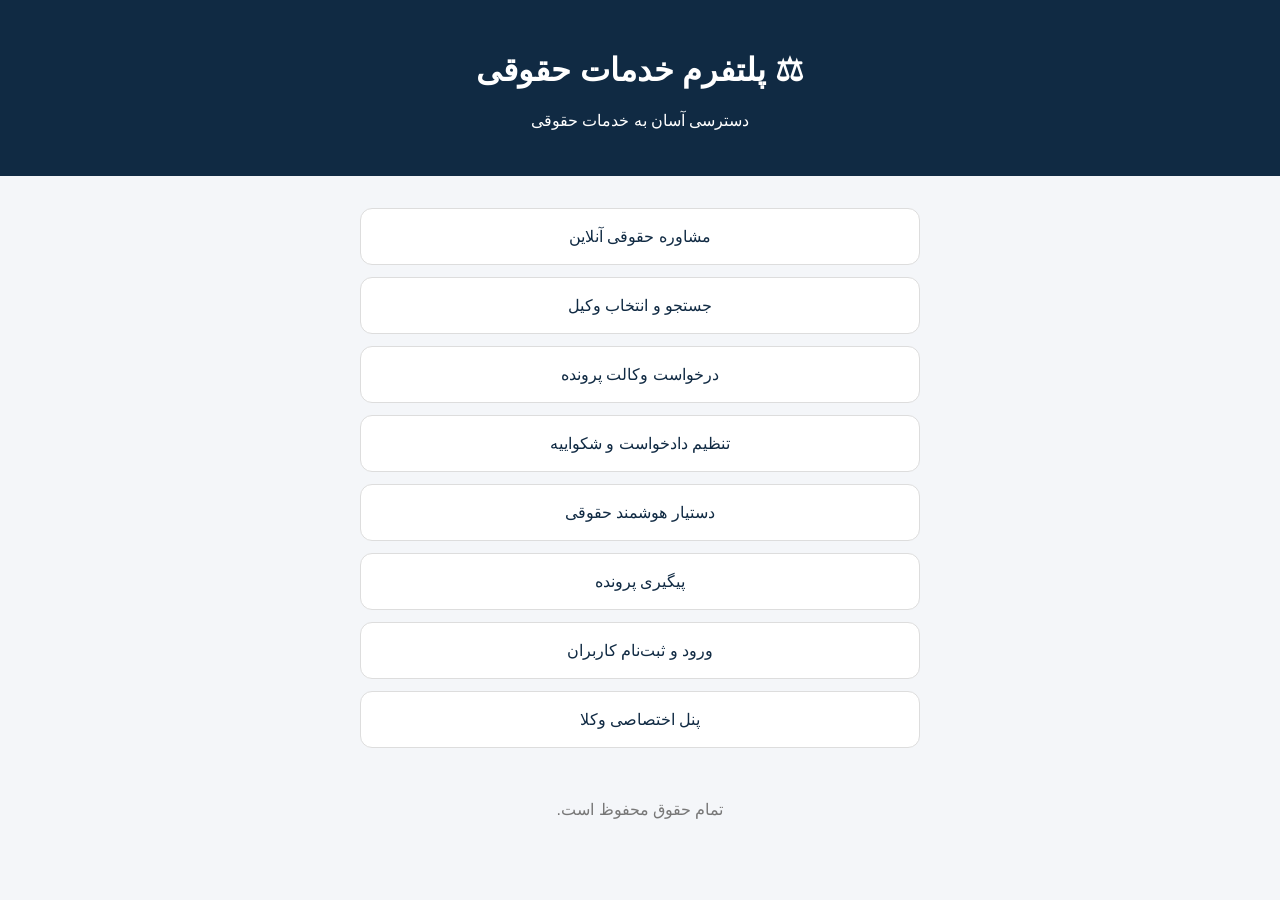
==== index.html @ 92ed56ee "Update index.html" ====
<!DOCTYPE html>
<html lang="fa" dir="rtl">
<head>
<meta charset="UTF-8">
<meta name="viewport" content="width=device-width, initial-scale=1">
<title>پلتفرم خدمات حقوقی</title>
<style>
*{box-sizing:border-box}
body{
margin:0;
font-family:Tahoma,sans-serif;
background:#f4f6f9;
color:#102a43;
}
header{
background:#102a43;
color:white;
padding:30px 15px;
text-align:center;
}
main{
max-width:600px;
margin:auto;
padding:20px;
}
button{
display:block;
width:100%;
padding:18px;
margin:12px 0;
background:white;
color:#102a43;
border:1px solid #ddd;
border-radius:12px;
font-size:16px;
cursor:pointer;
}
button:hover{
background:#e6eef5;
}
footer{
text-align:center;
padding:20px;
color:#777;
}
</style>
</head>
<body>

<header>
<h1>⚖ پلتفرم خدمات حقوقی</h1>
<p>دسترسی آسان به خدمات حقوقی</p>
</header>

<main>
<button>مشاوره حقوقی آنلاین</button>
<button>جستجو و انتخاب وکیل</button>
<button>درخواست وکالت پرونده</button>
<button>تنظیم دادخواست و شکواییه</button>
<button>دستیار هوشمند حقوقی</button>
<button>پیگیری پرونده</button>
<button>ورود و ثبت‌نام کاربران</button>
<button>پنل اختصاصی وکلا</button>
</main>

<footer>
تمام حقوق محفوظ است.
</footer>

</body>
</html>
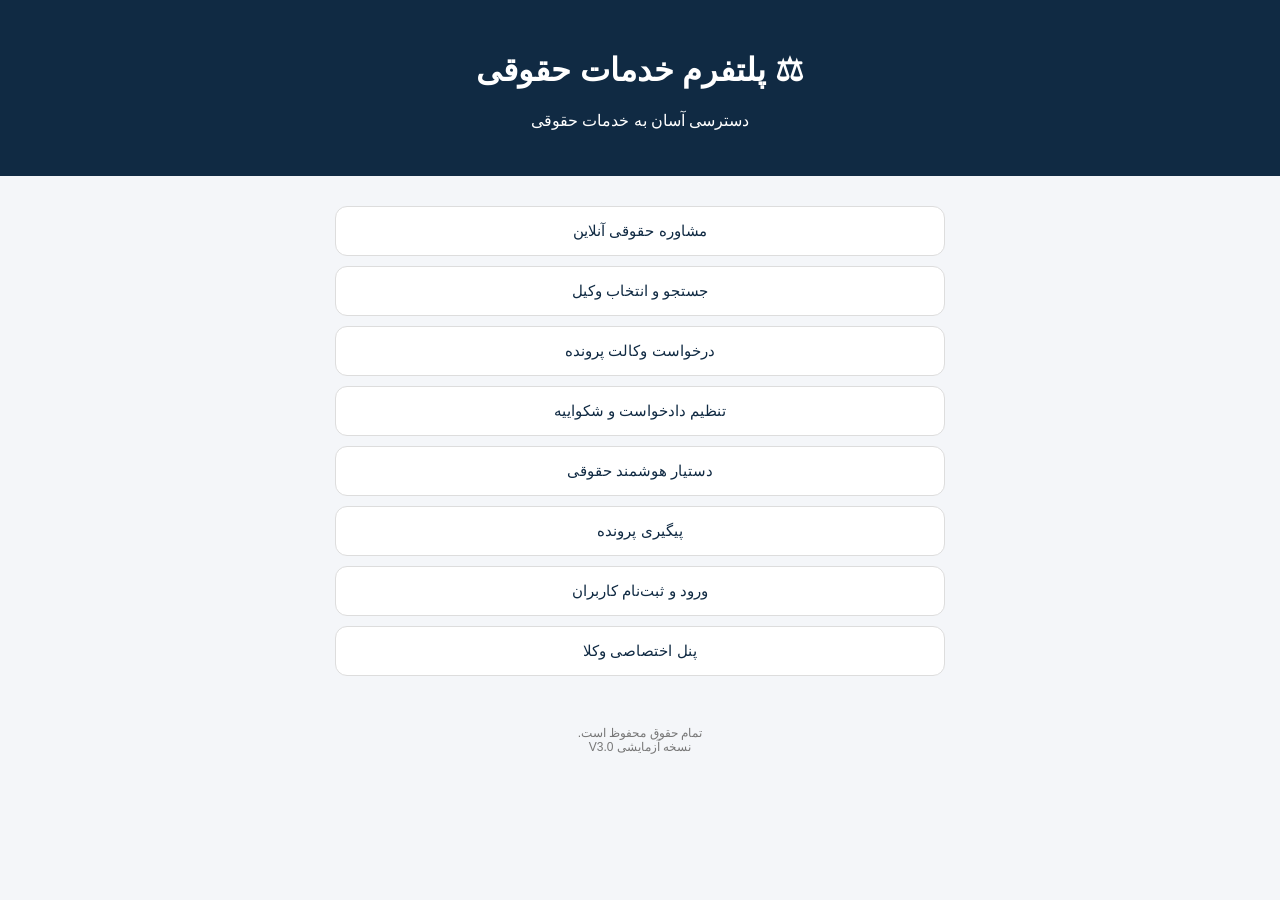
==== commit ccab3a6c: "Update index.html" ====
--- a/index.html
+++ b/index.html
@@ -4,6 +4,7 @@
 <meta charset="UTF-8">
 <meta name="viewport" content="width=device-width, initial-scale=1">
 <title>پلتفرم خدمات حقوقی</title>
+
 <style>
 *{box-sizing:border-box}
 body{
@@ -19,32 +20,87 @@
 text-align:center;
 }
 main{
-max-width:600px;
+max-width:650px;
 margin:auto;
 padding:20px;
 }
-button{
+button,select{
 display:block;
 width:100%;
-padding:18px;
-margin:12px 0;
+padding:15px;
+margin:10px 0;
 background:white;
 color:#102a43;
 border:1px solid #ddd;
 border-radius:12px;
-font-size:16px;
-cursor:pointer;
-}
-button:hover{
+font-family:inherit;
+font-size:15px;
+}
+button{cursor:pointer}
+button:hover{background:#e6eef5}
+h2{text-align:center;font-size:21px}
+.page{display:none}
+.active{display:block}
+.back{
+background:#102a43;
+color:white;
+}
+.description{
+text-align:center;
+color:#62788a;
+line-height:1.9;
+}
+.card,.summary,.filters{
+background:white;
+border:1px solid #ddd;
+border-radius:15px;
+padding:18px;
+margin:15px 0;
+line-height:2;
+}
+.avatar{
+width:65px;
+height:65px;
+border-radius:50%;
 background:#e6eef5;
+display:flex;
+align-items:center;
+justify-content:center;
+font-size:32px;
+}
+.blue{color:#1689ed}
+.online{color:green}
+.busy{color:#c87900}
+.offline{color:#777}
+.rating{color:#a66c00}
+.primary{
+background:#102a43;
+color:white;
+}
+.badge{
+display:inline-block;
+background:#fff3cd;
+color:#795900;
+padding:3px 10px;
+border-radius:8px;
+font-size:12px;
+}
+.notice{
+background:#fff3cd;
+padding:12px;
+border-radius:10px;
+font-size:13px;
+line-height:1.9;
 }
 footer{
 text-align:center;
 padding:20px;
 color:#777;
+font-size:12px;
 }
 </style>
 </head>
+
 <body>
 
 <header>
@@ -53,19 +109,405 @@
 </header>
 
 <main>
-<button>مشاوره حقوقی آنلاین</button>
-<button>جستجو و انتخاب وکیل</button>
-<button>درخواست وکالت پرونده</button>
-<button>تنظیم دادخواست و شکواییه</button>
-<button>دستیار هوشمند حقوقی</button>
-<button>پیگیری پرونده</button>
-<button>ورود و ثبت‌نام کاربران</button>
-<button>پنل اختصاصی وکلا</button>
+
+<section id="home" class="page active">
+<button onclick="showPage('topics')">مشاوره حقوقی آنلاین</button>
+<button onclick="showPage('topics')">جستجو و انتخاب وکیل</button>
+<button onclick="comingSoon()">درخواست وکالت پرونده</button>
+<button onclick="comingSoon()">تنظیم دادخواست و شکواییه</button>
+<button onclick="comingSoon()">دستیار هوشمند حقوقی</button>
+<button onclick="comingSoon()">پیگیری پرونده</button>
+<button onclick="comingSoon()">ورود و ثبت‌نام کاربران</button>
+<button onclick="comingSoon()">پنل اختصاصی وکلا</button>
+</section>
+
+<section id="topics" class="page">
+<h2>انتخاب موضوع مشاوره</h2>
+<p class="description">موضوع حقوقی خود را انتخاب کنید.</p>
+<div id="topicList"></div>
+<button class="back" onclick="showPage('home')">بازگشت به صفحه اصلی</button>
+</section>
+
+<section id="types" class="page">
+<h2>انتخاب نوع مشاوره</h2>
+<p class="description" id="topicText"></p>
+
+<button onclick="selectType('متنی')">💬 مشاوره متنی</button>
+<button onclick="selectType('صوتی')">📞 مشاوره صوتی</button>
+<button onclick="selectType('تصویری')">📹 مشاوره تصویری</button>
+
+<button class="back" onclick="showPage('topics')">بازگشت</button>
+</section>
+
+<section id="lawyers" class="page">
+
+<h2>انتخاب وکیل</h2>
+
+<div class="summary" id="consultationSummary"></div>
+
+<div class="notice">
+نسخه آزمایشی: تمام پروفایل‌ها، تعرفه‌ها و امتیازهای زیر فرضی هستند.
+</div>
+
+<div class="filters">
+
+<strong>مرتب‌سازی و فیلتر وکلا</strong>
+
+<select id="sort" onchange="renderLawyers()">
+<option value="rating">بالاترین امتیاز</option>
+<option value="cheap">کمترین هزینه</option>
+<option value="expensive">بیشترین هزینه</option>
+<option value="experience">بیشترین سابقه</option>
+</select>
+
+<select id="status" onchange="renderLawyers()">
+<option value="all">تمام وضعیت‌ها</option>
+<option value="online">آماده مشاوره</option>
+<option value="busy">در حال مشاوره</option>
+<option value="offline">آفلاین</option>
+</select>
+
+<select id="verified" onchange="renderLawyers()">
+<option value="all">تمام وکلا</option>
+<option value="yes">فقط وکلای ممتاز</option>
+</select>
+
+<select id="city" onchange="renderLawyers()">
+<option value="all">تمام شهرها</option>
+<option>تهران</option>
+<option>کرج</option>
+<option>شیراز</option>
+<option>مشهد</option>
+<option>اصفهان</option>
+</select>
+
+</div>
+
+<div id="lawyerList"></div>
+
+<button class="back" onclick="showPage('types')">بازگشت</button>
+
+</section>
+
+<section id="profile" class="page">
+<h2>رزومه کامل وکیل</h2>
+<div id="profileContent"></div>
+<button class="back" onclick="showPage('lawyers')">بازگشت به فهرست وکلا</button>
+</section>
+
+<section id="confirmation" class="page">
+<h2>خلاصه درخواست مشاوره</h2>
+<div id="requestSummary" class="summary"></div>
+
+<div class="notice">
+این درخواست آزمایشی است و هیچ پرداخت یا رزرو واقعی انجام نمی‌شود.
+</div>
+
+<button class="primary" onclick="alert('بخش پرداخت هنوز فعال نشده است.')">
+ادامه و پرداخت
+</button>
+
+<button onclick="showPage('lawyers')">تغییر وکیل</button>
+<button class="back" onclick="showPage('home')">صفحه اصلی</button>
+</section>
+
 </main>
 
 <footer>
 تمام حقوق محفوظ است.
+<br>
+نسخه آزمایشی V3.0
 </footer>
 
+<script>
+
+let topic="";
+let type="";
+
+const topics=[
+"حقوقی و مدنی",
+"کیفری",
+"خانواده",
+"ملکی و ثبتی",
+"قراردادها",
+"کار و تأمین اجتماعی",
+"تجاری و شرکت‌ها",
+"چک و سفته",
+"اداری و شهرداری",
+"ارث و امور حسبی",
+"بین‌المللی و مهاجرت",
+"سایر موضوعات"
+];
+
+const lawyers=[
+{
+id:1,name:"وکیل آزمایشی شماره ۱",
+city:"تهران",experience:12,
+degree:"دکتری حقوق",rating:4.9,
+cases:420,consultations:850,
+disciplinary:false,
+price:450000,status:"online",
+specialties:["کیفری","حقوقی و مدنی","چک و سفته"]
+},
+{
+id:2,name:"وکیل آزمایشی شماره ۲",
+city:"کرج",experience:8,
+degree:"کارشناسی ارشد حقوق",rating:4.8,
+cases:250,consultations:620,
+disciplinary:false,
+price:350000,status:"online",
+specialties:["خانواده","ارث و امور حسبی","حقوقی و مدنی"]
+},
+{
+id:3,name:"وکیل آزمایشی شماره ۳",
+city:"شیراز",experience:4,
+degree:"کارشناسی حقوق",rating:4.5,
+cases:90,consultations:180,
+disciplinary:false,
+price:220000,status:"offline",
+specialties:["ملکی و ثبتی","قراردادها","حقوقی و مدنی"]
+},
+{
+id:4,name:"وکیل آزمایشی شماره ۴",
+city:"مشهد",experience:15,
+degree:"دکتری حقوق",rating:4.9,
+cases:600,consultations:950,
+disciplinary:false,
+price:600000,status:"busy",
+specialties:["کیفری","اداری و شهرداری","کار و تأمین اجتماعی"]
+},
+{
+id:5,name:"وکیل آزمایشی شماره ۵",
+city:"اصفهان",experience:7,
+degree:"کارشناسی ارشد حقوق",rating:4.7,
+cases:190,consultations:410,
+disciplinary:false,
+price:300000,status:"online",
+specialties:["تجاری و شرکت‌ها","قراردادها","چک و سفته"]
+},
+{
+id:6,name:"وکیل آزمایشی شماره ۶",
+city:"تهران",experience:3,
+degree:"کارشناسی حقوق",rating:4.3,
+cases:60,consultations:120,
+disciplinary:false,
+price:180000,status:"offline",
+specialties:["بین‌المللی و مهاجرت","سایر موضوعات","خانواده"]
+}
+];
+
+function showPage(id){
+document.querySelectorAll(".page").forEach(p=>{
+p.classList.remove("active");
+});
+document.getElementById(id).classList.add("active");
+window.scrollTo(0,0);
+}
+
+function comingSoon(){
+alert("این بخش در نسخه‌های بعدی فعال خواهد شد.");
+}
+
+function isVerified(l){
+return l.experience>=5 &&
+l.degree!=="کارشناسی حقوق" &&
+l.cases>=150 &&
+!l.disciplinary;
+}
+
+function money(n){
+return n.toLocaleString("fa-IR")+" تومان";
+}
+
+function getPrice(l){
+if(type==="صوتی")return l.price+100000;
+if(type==="تصویری")return l.price+200000;
+return l.price;
+}
+
+function statusText(l){
+if(l.status==="online")
+return '<span class="online">● آماده مشاوره</span>';
+if(l.status==="busy")
+return '<span class="busy">● در حال مشاوره</span>';
+return '<span class="offline">● آفلاین ـ امکان رزرو</span>';
+}
+
+topics.forEach(t=>{
+let b=document.createElement("button");
+b.textContent=t;
+b.onclick=()=>selectTopic(t);
+document.getElementById("topicList").appendChild(b);
+});
+
+function selectTopic(t){
+topic=t;
+document.getElementById("topicText").textContent=
+"موضوع انتخاب‌شده: "+topic;
+showPage("types");
+}
+
+function selectType(t){
+type=t;
+document.getElementById("consultationSummary").textContent=
+"موضوع: "+topic+" | نوع مشاوره: "+type;
+renderLawyers();
+showPage("lawyers");
+}
+
+function renderLawyers(){
+
+let list=lawyers.filter(l=>l.specialties.includes(topic));
+
+let status=document.getElementById("status").value;
+let verified=document.getElementById("verified").value;
+let city=document.getElementById("city").value;
+let sort=document.getElementById("sort").value;
+
+if(status!=="all")
+list=list.filter(l=>l.status===status);
+
+if(verified==="yes")
+list=list.filter(isVerified);
+
+if(city!=="all")
+list=list.filter(l=>l.city===city);
+
+if(sort==="cheap")
+list.sort((a,b)=>getPrice(a)-getPrice(b));
+
+if(sort==="expensive")
+list.sort((a,b)=>getPrice(b)-getPrice(a));
+
+if(sort==="experience")
+list.sort((a,b)=>b.experience-a.experience);
+
+if(sort==="rating")
+list.sort((a,b)=>b.rating-a.rating);
+
+let html="";
+
+list.forEach(l=>{
+
+html+=`
+<div class="card">
+
+<div class="avatar">⚖</div>
+
+<h3>${l.name}
+${isVerified(l)?'<span class="blue">✔ ممتاز</span>':""}
+</h3>
+
+<span class="badge">پروفایل آزمایشی</span>
+
+<p>${statusText(l)}</p>
+
+📍 ${l.city}<br>
+
+سابقه وکالت: ${l.experience} سال<br>
+
+مدرک: ${l.degree}<br>
+
+تخصص: ${l.specialties.join("، ")}<br>
+
+<span class="rating">⭐ ${l.rating} از ۵</span><br>
+
+تعداد مشاوره: ${l.consultations}<br>
+
+مدت مشاوره: ۳۰ دقیقه<br>
+
+<strong>تعرفه: ${money(getPrice(l))}</strong>
+
+<button onclick="showProfile(${l.id})">
+مشاهده رزومه کامل
+</button>
+
+<button class="primary" onclick="chooseLawyer(${l.id})">
+انتخاب وکیل
+</button>
+
+</div>`;
+
+});
+
+document.getElementById("lawyerList").innerHTML=
+html||'<p class="description">وکیلی مطابق فیلترهای انتخابی یافت نشد.</p>';
+
+}
+
+function showProfile(id){
+
+let l=lawyers.find(x=>x.id===id);
+
+document.getElementById("profileContent").innerHTML=`
+
+<div class="card">
+
+<div class="avatar">⚖</div>
+
+<h3>${l.name}</h3>
+
+<span class="badge">اطلاعات فرضی</span>
+
+<p>${statusText(l)}</p>
+
+شماره پروانه: آزمایشی-${l.id}<br>
+
+محل فعالیت: ${l.city}<br>
+
+مدرک تحصیلی: ${l.degree}<br>
+
+سابقه وکالت: ${l.experience} سال<br>
+
+تعداد پرونده‌ها: ${l.cases}<br>
+
+تعداد مشاوره‌ها: ${l.consultations}<br>
+
+سابقه محکومیت انتظامی: ندارد (فرضی)<br>
+
+حوزه تخصص: ${l.specialties.join("، ")}<br>
+
+امتیاز: ${l.rating} از ۵<br>
+
+وکیل ممتاز: ${isVerified(l)?"بله":"خیر"}<br>
+
+تعرفه مشاوره: ${money(getPrice(l))}
+
+<button class="primary" onclick="chooseLawyer(${l.id})">
+انتخاب این وکیل
+</button>
+
+</div>`;
+
+showPage("profile");
+
+}
+
+function chooseLawyer(id){
+
+let l=lawyers.find(x=>x.id===id);
+
+document.getElementById("requestSummary").innerHTML=`
+
+وکیل: <strong>${l.name}</strong><br>
+
+موضوع مشاوره: ${topic}<br>
+
+نوع مشاوره: ${type}<br>
+
+مدت مشاوره: ۳۰ دقیقه<br>
+
+هزینه: <strong>${money(getPrice(l))}</strong><br>
+
+وضعیت: ${statusText(l)}
+
+`;
+
+showPage("confirmation");
+
+}
+
+</script>
+
 </body>
-</html>
+</html>
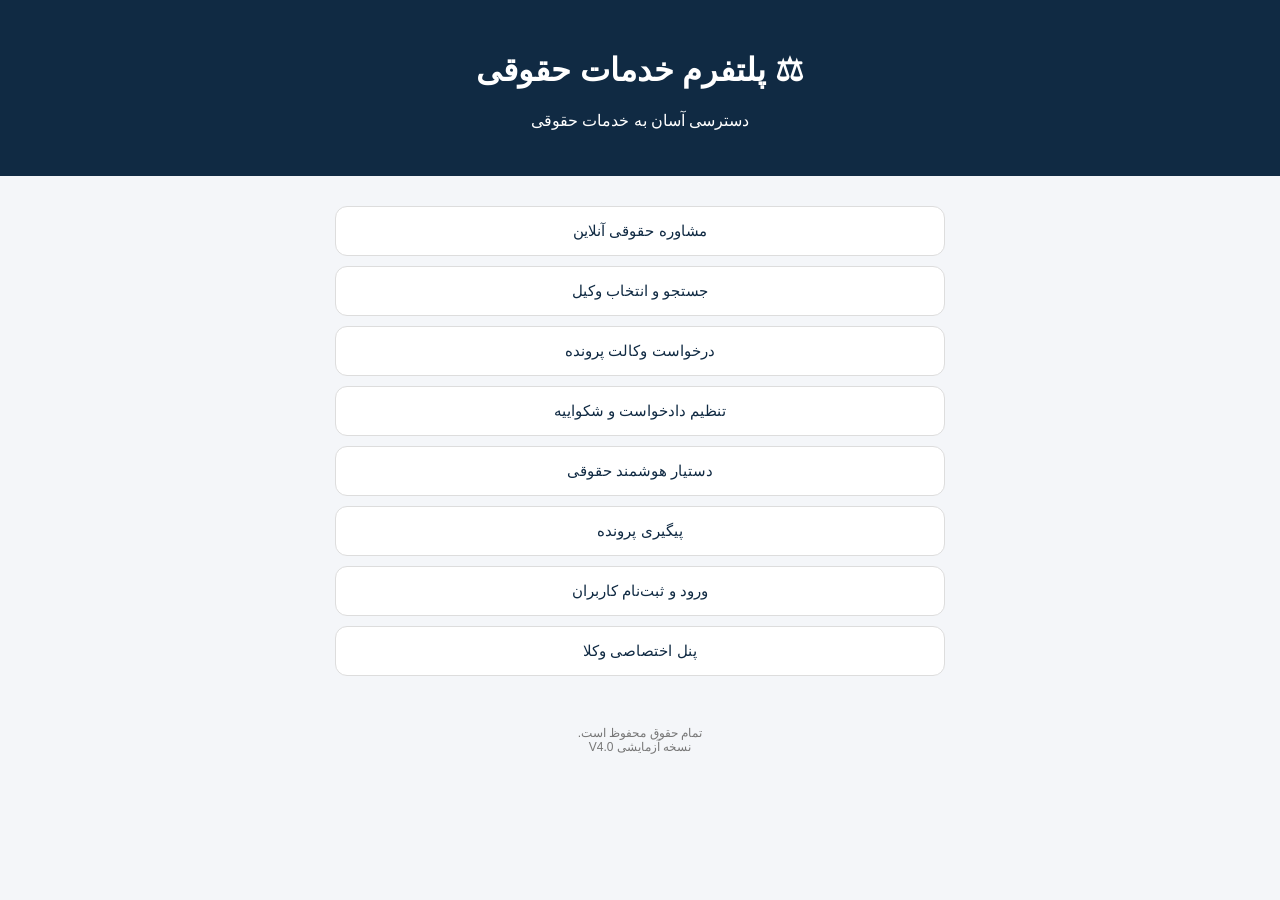
==== commit 47a94278: "Update index.html" ====
--- a/index.html
+++ b/index.html
@@ -7,97 +7,43 @@
 
 <style>
 *{box-sizing:border-box}
-body{
-margin:0;
-font-family:Tahoma,sans-serif;
-background:#f4f6f9;
-color:#102a43;
-}
-header{
-background:#102a43;
-color:white;
-padding:30px 15px;
-text-align:center;
-}
-main{
-max-width:650px;
-margin:auto;
-padding:20px;
-}
-button,select{
-display:block;
-width:100%;
-padding:15px;
-margin:10px 0;
-background:white;
-color:#102a43;
-border:1px solid #ddd;
-border-radius:12px;
-font-family:inherit;
-font-size:15px;
+body{margin:0;font-family:Tahoma,sans-serif;background:#f4f6f9;color:#102a43}
+header{background:#102a43;color:white;padding:30px 15px;text-align:center}
+main{max-width:650px;margin:auto;padding:20px}
+button,select,input[type=date]{
+display:block;width:100%;padding:15px;margin:10px 0;
+background:white;color:#102a43;border:1px solid #ddd;
+border-radius:12px;font-family:inherit;font-size:15px
 }
 button{cursor:pointer}
-button:hover{background:#e6eef5}
+button:hover{background:#e6eef5;color:#102a43}
+button:disabled{opacity:.5;cursor:not-allowed}
 h2{text-align:center;font-size:21px}
 .page{display:none}
 .active{display:block}
-.back{
-background:#102a43;
-color:white;
-}
-.description{
-text-align:center;
-color:#62788a;
-line-height:1.9;
-}
+.primary,.back{background:#102a43;color:white}
+.description{text-align:center;color:#62788a;line-height:1.9}
 .card,.summary,.filters{
-background:white;
-border:1px solid #ddd;
-border-radius:15px;
-padding:18px;
-margin:15px 0;
-line-height:2;
+background:white;border:1px solid #ddd;border-radius:15px;
+padding:18px;margin:15px 0;line-height:2
 }
 .avatar{
-width:65px;
-height:65px;
-border-radius:50%;
-background:#e6eef5;
-display:flex;
-align-items:center;
-justify-content:center;
-font-size:32px;
+width:65px;height:65px;border-radius:50%;background:#e6eef5;
+display:flex;align-items:center;justify-content:center;font-size:32px
 }
 .blue{color:#1689ed}
 .online{color:green}
 .busy{color:#c87900}
 .offline{color:#777}
 .rating{color:#a66c00}
-.primary{
-background:#102a43;
-color:white;
-}
-.badge{
-display:inline-block;
-background:#fff3cd;
-color:#795900;
-padding:3px 10px;
-border-radius:8px;
-font-size:12px;
-}
 .notice{
-background:#fff3cd;
-padding:12px;
-border-radius:10px;
-font-size:13px;
-line-height:1.9;
-}
-footer{
-text-align:center;
-padding:20px;
-color:#777;
-font-size:12px;
-}
+background:#fff3cd;color:#795900;padding:12px;
+border-radius:10px;font-size:13px;line-height:1.9;margin:12px 0
+}
+.success{background:#e5f7e9;color:#18753c;padding:18px;border-radius:12px;text-align:center}
+.danger{background:#b42318;color:white}
+label{line-height:2}
+footer{text-align:center;padding:20px;color:#777;font-size:12px}
 </style>
 </head>
 
@@ -125,32 +71,27 @@
 <h2>انتخاب موضوع مشاوره</h2>
 <p class="description">موضوع حقوقی خود را انتخاب کنید.</p>
 <div id="topicList"></div>
-<button class="back" onclick="showPage('home')">بازگشت به صفحه اصلی</button>
+<button class="back" onclick="showPage('home')">صفحه اصلی</button>
 </section>
 
 <section id="types" class="page">
 <h2>انتخاب نوع مشاوره</h2>
-<p class="description" id="topicText"></p>
-
+<p id="topicText" class="description"></p>
 <button onclick="selectType('متنی')">💬 مشاوره متنی</button>
 <button onclick="selectType('صوتی')">📞 مشاوره صوتی</button>
 <button onclick="selectType('تصویری')">📹 مشاوره تصویری</button>
-
 <button class="back" onclick="showPage('topics')">بازگشت</button>
 </section>
 
 <section id="lawyers" class="page">
-
 <h2>انتخاب وکیل</h2>
-
-<div class="summary" id="consultationSummary"></div>
+<div id="consultationSummary" class="summary"></div>
 
 <div class="notice">
-نسخه آزمایشی: تمام پروفایل‌ها، تعرفه‌ها و امتیازهای زیر فرضی هستند.
+تمام پروفایل‌ها، تعرفه‌ها و امتیازها آزمایشی هستند.
 </div>
 
 <div class="filters">
-
 <strong>مرتب‌سازی و فیلتر وکلا</strong>
 
 <select id="sort" onchange="renderLawyers()">
@@ -180,35 +121,120 @@
 <option>مشهد</option>
 <option>اصفهان</option>
 </select>
-
 </div>
 
 <div id="lawyerList"></div>
-
 <button class="back" onclick="showPage('types')">بازگشت</button>
-
 </section>
 
 <section id="profile" class="page">
 <h2>رزومه کامل وکیل</h2>
 <div id="profileContent"></div>
-<button class="back" onclick="showPage('lawyers')">بازگشت به فهرست وکلا</button>
-</section>
-
-<section id="confirmation" class="page">
-<h2>خلاصه درخواست مشاوره</h2>
-<div id="requestSummary" class="summary"></div>
+<button class="back" onclick="showPage('lawyers')">بازگشت</button>
+</section>
+
+<section id="booking" class="page">
+<h2>انتخاب زمان مشاوره</h2>
+<div id="bookingSummary" class="summary"></div>
+
+<div id="instantOption">
+<button class="primary" onclick="instantBooking()">شروع مشاوره فوری</button>
+</div>
+
+<div class="card">
+<strong>رزرو نوبت مشاوره</strong>
+
+<label for="bookingDate">انتخاب تاریخ:</label>
+<input type="date" id="bookingDate">
+
+<label for="bookingTime">انتخاب ساعت:</label>
+<select id="bookingTime">
+<option>09:00</option>
+<option>10:00</option>
+<option>11:00</option>
+<option>12:00</option>
+<option>14:00</option>
+<option>15:00</option>
+<option>16:00</option>
+<option>17:00</option>
+<option>18:00</option>
+<option>19:00</option>
+<option>20:00</option>
+</select>
+
+<button onclick="reserveBooking()">تأیید زمان مشاوره</button>
+</div>
+
+<div class="notice">تمام نوبت‌ها فرضی هستند.</div>
+
+<button class="back" onclick="showPage('lawyers')">تغییر وکیل</button>
+</section>
+
+<section id="invoice" class="page">
+<h2>صورتحساب مشاوره</h2>
+<div id="invoiceContent" class="summary"></div>
+
+<div class="card">
+<strong>شرایط مشاوره آزمایشی</strong>
+<p>این نسخه صرفاً برای آزمایش امکانات پلتفرم است و هیچ خدمت حقوقی یا پرداخت واقعی انجام نمی‌شود.</p>
+
+<label>
+<input type="checkbox" id="acceptRules" onchange="updatePayment()">
+شرایط فوق را مطالعه کرده و می‌پذیرم.
+</label>
+</div>
+
+<button id="payButton" class="primary" disabled onclick="showPage('payment')">ادامه و پرداخت آزمایشی</button>
+
+<button onclick="showPage('booking')">تغییر زمان مشاوره</button>
+<button class="danger" onclick="cancelRequest()">لغو درخواست</button>
+</section>
+
+<section id="payment" class="page">
+<h2>درگاه پرداخت آزمایشی</h2>
+<div id="paymentAmount" class="summary"></div>
 
 <div class="notice">
-این درخواست آزمایشی است و هیچ پرداخت یا رزرو واقعی انجام نمی‌شود.
-</div>
-
-<button class="primary" onclick="alert('بخش پرداخت هنوز فعال نشده است.')">
-ادامه و پرداخت
-</button>
-
-<button onclick="showPage('lawyers')">تغییر وکیل</button>
-<button class="back" onclick="showPage('home')">صفحه اصلی</button>
+این صفحه درگاه بانکی واقعی نیست.
+هیچ اطلاعات بانکی وارد نکنید.
+</div>
+
+<button class="primary" onclick="paymentSuccess()">شبیه‌سازی پرداخت موفق</button>
+<button class="danger" onclick="paymentFailure()">شبیه‌سازی پرداخت ناموفق</button>
+<button onclick="showPage('invoice')">بازگشت به صورتحساب</button>
+</section>
+
+<section id="failed" class="page">
+<h2>پرداخت ناموفق</h2>
+<div class="notice">پرداخت آزمایشی ناموفق بود. هیچ مبلغی کسر نشده است.</div>
+<button class="primary" onclick="showPage('payment')">تلاش مجدد</button>
+<button class="danger" onclick="cancelRequest()">لغو درخواست</button>
+</section>
+
+<section id="receipt" class="page">
+<h2>رسید ثبت درخواست</h2>
+
+<div class="success">
+<h3>✓ پرداخت آزمایشی موفق</h3>
+درخواست مشاوره ثبت شد.
+</div>
+
+<div id="receiptContent" class="summary"></div>
+
+<button class="primary" id="roomButton" onclick="enterRoom()">ورود به اتاق مشاوره</button>
+
+<button onclick="showPage('home')">بازگشت به صفحه اصلی</button>
+</section>
+
+<section id="room" class="page">
+<h2>اتاق اختصاصی مشاوره</h2>
+<div id="roomContent" class="summary"></div>
+
+<div class="notice">
+ارتباط واقعی با وکیل و امکان ارسال مدارک در نسخه بعدی اضافه خواهد شد.
+</div>
+
+<button class="back" onclick="showPage('receipt')">بازگشت به رسید</button>
 </section>
 
 </main>
@@ -216,13 +242,25 @@
 <footer>
 تمام حقوق محفوظ است.
 <br>
-نسخه آزمایشی V3.0
+نسخه آزمایشی V4.0
 </footer>
 
 <script>
 
 let topic="";
 let type="";
+let selectedLawyer=null;
+let booking="";
+let trackingCode="";
+let immediate=false;
+
+const request={
+status:"",
+amount:0,
+commission:null,
+lawyerShare:null,
+refundAmount:0
+};
 
 const topics=[
 "حقوقی و مدنی",
@@ -245,8 +283,7 @@
 city:"تهران",experience:12,
 degree:"دکتری حقوق",rating:4.9,
 cases:420,consultations:850,
-disciplinary:false,
-price:450000,status:"online",
+disciplinary:false,price:450000,status:"online",
 specialties:["کیفری","حقوقی و مدنی","چک و سفته"]
 },
 {
@@ -254,8 +291,7 @@
 city:"کرج",experience:8,
 degree:"کارشناسی ارشد حقوق",rating:4.8,
 cases:250,consultations:620,
-disciplinary:false,
-price:350000,status:"online",
+disciplinary:false,price:350000,status:"online",
 specialties:["خانواده","ارث و امور حسبی","حقوقی و مدنی"]
 },
 {
@@ -263,8 +299,7 @@
 city:"شیراز",experience:4,
 degree:"کارشناسی حقوق",rating:4.5,
 cases:90,consultations:180,
-disciplinary:false,
-price:220000,status:"offline",
+disciplinary:false,price:220000,status:"offline",
 specialties:["ملکی و ثبتی","قراردادها","حقوقی و مدنی"]
 },
 {
@@ -272,8 +307,7 @@
 city:"مشهد",experience:15,
 degree:"دکتری حقوق",rating:4.9,
 cases:600,consultations:950,
-disciplinary:false,
-price:600000,status:"busy",
+disciplinary:false,price:600000,status:"busy",
 specialties:["کیفری","اداری و شهرداری","کار و تأمین اجتماعی"]
 },
 {
@@ -281,8 +315,7 @@
 city:"اصفهان",experience:7,
 degree:"کارشناسی ارشد حقوق",rating:4.7,
 cases:190,consultations:410,
-disciplinary:false,
-price:300000,status:"online",
+disciplinary:false,price:300000,status:"online",
 specialties:["تجاری و شرکت‌ها","قراردادها","چک و سفته"]
 },
 {
@@ -290,16 +323,13 @@
 city:"تهران",experience:3,
 degree:"کارشناسی حقوق",rating:4.3,
 cases:60,consultations:120,
-disciplinary:false,
-price:180000,status:"offline",
+disciplinary:false,price:180000,status:"offline",
 specialties:["بین‌المللی و مهاجرت","سایر موضوعات","خانواده"]
 }
 ];
 
 function showPage(id){
-document.querySelectorAll(".page").forEach(p=>{
-p.classList.remove("active");
-});
+document.querySelectorAll(".page").forEach(p=>p.classList.remove("active"));
 document.getElementById(id).classList.add("active");
 window.scrollTo(0,0);
 }
@@ -310,9 +340,8 @@
 
 function isVerified(l){
 return l.experience>=5 &&
-l.degree!=="کارشناسی حقوق" &&
-l.cases>=150 &&
-!l.disciplinary;
+["کارشناسی ارشد حقوق","دکتری حقوق"].includes(l.degree) &&
+l.cases>=150 && !l.disciplinary;
 }
 
 function money(n){
@@ -326,10 +355,8 @@
 }
 
 function statusText(l){
-if(l.status==="online")
-return '<span class="online">● آماده مشاوره</span>';
-if(l.status==="busy")
-return '<span class="busy">● در حال مشاوره</span>';
+if(l.status==="online")return '<span class="online">● آماده مشاوره</span>';
+if(l.status==="busy")return '<span class="busy">● در حال مشاوره</span>';
 return '<span class="offline">● آفلاین ـ امکان رزرو</span>';
 }
 
@@ -342,8 +369,7 @@
 
 function selectTopic(t){
 topic=t;
-document.getElementById("topicText").textContent=
-"موضوع انتخاب‌شده: "+topic;
+document.getElementById("topicText").textContent="موضوع انتخاب‌شده: "+topic;
 showPage("types");
 }
 
@@ -364,150 +390,217 @@
 let city=document.getElementById("city").value;
 let sort=document.getElementById("sort").value;
 
-if(status!=="all")
-list=list.filter(l=>l.status===status);
-
-if(verified==="yes")
-list=list.filter(isVerified);
-
-if(city!=="all")
-list=list.filter(l=>l.city===city);
-
-if(sort==="cheap")
-list.sort((a,b)=>getPrice(a)-getPrice(b));
-
-if(sort==="expensive")
-list.sort((a,b)=>getPrice(b)-getPrice(a));
-
-if(sort==="experience")
-list.sort((a,b)=>b.experience-a.experience);
-
-if(sort==="rating")
-list.sort((a,b)=>b.rating-a.rating);
-
-let html="";
-
-list.forEach(l=>{
-
-html+=`
+if(status!=="all")list=list.filter(l=>l.status===status);
+if(verified==="yes")list=list.filter(isVerified);
+if(city!=="all")list=list.filter(l=>l.city===city);
+
+if(sort==="cheap")list.sort((a,b)=>getPrice(a)-getPrice(b));
+if(sort==="expensive")list.sort((a,b)=>getPrice(b)-getPrice(a));
+if(sort==="experience")list.sort((a,b)=>b.experience-a.experience);
+if(sort==="rating")list.sort((a,b)=>b.rating-a.rating);
+
+document.getElementById("lawyerList").innerHTML=list.map(l=>`
 <div class="card">
-
 <div class="avatar">⚖</div>
-
-<h3>${l.name}
-${isVerified(l)?'<span class="blue">✔ ممتاز</span>':""}
-</h3>
-
-<span class="badge">پروفایل آزمایشی</span>
-
-<p>${statusText(l)}</p>
-
+<h3>${l.name} ${isVerified(l)?'<span class="blue">✔ ممتاز</span>':""}</h3>
+${statusText(l)}<br>
 📍 ${l.city}<br>
-
-سابقه وکالت: ${l.experience} سال<br>
-
+سابقه: ${l.experience} سال<br>
 مدرک: ${l.degree}<br>
-
 تخصص: ${l.specialties.join("، ")}<br>
-
 <span class="rating">⭐ ${l.rating} از ۵</span><br>
-
 تعداد مشاوره: ${l.consultations}<br>
-
-مدت مشاوره: ۳۰ دقیقه<br>
-
+مدت: ۳۰ دقیقه<br>
 <strong>تعرفه: ${money(getPrice(l))}</strong>
-
-<button onclick="showProfile(${l.id})">
-مشاهده رزومه کامل
-</button>
-
-<button class="primary" onclick="chooseLawyer(${l.id})">
-انتخاب وکیل
-</button>
-
+<button onclick="showProfile(${l.id})">مشاهده رزومه کامل</button>
+<button class="primary" onclick="chooseLawyer(${l.id})">انتخاب وکیل</button>
+</div>
+`).join("")||'<p class="description">وکیلی مطابق فیلترهای انتخابی یافت نشد.</p>';
+}
+
+function showProfile(id){
+
+let l=lawyers.find(x=>x.id===id);
+
+document.getElementById("profileContent").innerHTML=`
+<div class="card">
+<div class="avatar">⚖</div>
+<h3>${l.name}</h3>
+<div class="notice">اطلاعات فرضی</div>
+${statusText(l)}<br>
+شماره پروانه: آزمایشی-${l.id}<br>
+محل فعالیت: ${l.city}<br>
+مدرک: ${l.degree}<br>
+سابقه: ${l.experience} سال<br>
+تعداد پرونده‌ها: ${l.cases}<br>
+تعداد مشاوره‌ها: ${l.consultations}<br>
+محکومیت انتظامی: ندارد (فرضی)<br>
+تخصص: ${l.specialties.join("، ")}<br>
+امتیاز: ${l.rating} از ۵<br>
+وکیل ممتاز: ${isVerified(l)?"بله":"خیر"}<br>
+تعرفه: ${money(getPrice(l))}
+<button class="primary" onclick="chooseLawyer(${l.id})">انتخاب این وکیل</button>
 </div>`;
 
-});
-
-document.getElementById("lawyerList").innerHTML=
-html||'<p class="description">وکیلی مطابق فیلترهای انتخابی یافت نشد.</p>';
-
-}
-
-function showProfile(id){
-
-let l=lawyers.find(x=>x.id===id);
-
-document.getElementById("profileContent").innerHTML=`
-
-<div class="card">
-
-<div class="avatar">⚖</div>
-
-<h3>${l.name}</h3>
-
-<span class="badge">اطلاعات فرضی</span>
-
-<p>${statusText(l)}</p>
-
-شماره پروانه: آزمایشی-${l.id}<br>
-
-محل فعالیت: ${l.city}<br>
-
-مدرک تحصیلی: ${l.degree}<br>
-
-سابقه وکالت: ${l.experience} سال<br>
-
-تعداد پرونده‌ها: ${l.cases}<br>
-
-تعداد مشاوره‌ها: ${l.consultations}<br>
-
-سابقه محکومیت انتظامی: ندارد (فرضی)<br>
-
-حوزه تخصص: ${l.specialties.join("، ")}<br>
-
-امتیاز: ${l.rating} از ۵<br>
-
-وکیل ممتاز: ${isVerified(l)?"بله":"خیر"}<br>
-
-تعرفه مشاوره: ${money(getPrice(l))}
-
-<button class="primary" onclick="chooseLawyer(${l.id})">
-انتخاب این وکیل
-</button>
-
-</div>`;
-
 showPage("profile");
-
 }
 
 function chooseLawyer(id){
 
-let l=lawyers.find(x=>x.id===id);
-
-document.getElementById("requestSummary").innerHTML=`
-
-وکیل: <strong>${l.name}</strong><br>
-
-موضوع مشاوره: ${topic}<br>
-
+selectedLawyer=lawyers.find(l=>l.id===id);
+
+request.status="در انتظار پرداخت";
+request.amount=getPrice(selectedLawyer);
+request.commission=null;
+request.lawyerShare=null;
+request.refundAmount=0;
+
+trackingCode="";
+booking="";
+immediate=false;
+
+document.getElementById("bookingSummary").innerHTML=`
+<strong>${selectedLawyer.name}</strong><br>
+${statusText(selectedLawyer)}<br>
+موضوع: ${topic}<br>
 نوع مشاوره: ${type}<br>
-
-مدت مشاوره: ۳۰ دقیقه<br>
-
-هزینه: <strong>${money(getPrice(l))}</strong><br>
-
-وضعیت: ${statusText(l)}
-
+هزینه: ${money(request.amount)}
 `;
 
-showPage("confirmation");
-
+document.getElementById("instantOption").style.display=
+selectedLawyer.status==="online"?"block":"none";
+
+let now=new Date();
+let today=new Date(now.getTime()-now.getTimezoneOffset()*60000)
+.toISOString().slice(0,10);
+
+document.getElementById("bookingDate").min=today;
+document.getElementById("bookingDate").value=today;
+
+showPage("booking");
+}
+
+function instantBooking(){
+if(selectedLawyer.status!=="online")return;
+immediate=true;
+booking="مشاوره فوری";
+createInvoice();
+}
+
+function reserveBooking(){
+
+let date=document.getElementById("bookingDate").value;
+let time=document.getElementById("bookingTime").value;
+
+if(!date){
+alert("لطفاً تاریخ مشاوره را انتخاب کنید.");
+return;
+}
+
+let appointment=new Date(date+"T"+time);
+
+if(appointment<=new Date()){
+alert("لطفاً زمانی در آینده انتخاب کنید.");
+return;
+}
+
+immediate=false;
+booking=appointment.toLocaleDateString("fa-IR")+" ساعت "+time;
+
+createInvoice();
+}
+
+function createInvoice(){
+
+request.status="در انتظار پرداخت";
+
+document.getElementById("invoiceContent").innerHTML=`
+وکیل: ${selectedLawyer.name}<br>
+موضوع: ${topic}<br>
+نوع مشاوره: ${type}<br>
+زمان: ${booking}<br>
+مدت: ۳۰ دقیقه<br>
+<hr>
+<strong>مبلغ قابل پرداخت: ${money(request.amount)}</strong>
+`;
+
+document.getElementById("paymentAmount").textContent=
+"مبلغ آزمایشی: "+money(request.amount);
+
+document.getElementById("acceptRules").checked=false;
+updatePayment();
+showPage("invoice");
+}
+
+function updatePayment(){
+document.getElementById("payButton").disabled=
+!document.getElementById("acceptRules").checked;
+}
+
+function paymentSuccess(){
+
+if(!selectedLawyer || !booking ||
+!document.getElementById("acceptRules").checked)return;
+
+if(trackingCode)return;
+
+trackingCode="TEST-"+Date.now().toString(36).toUpperCase();
+
+request.status=immediate?"پرداخت موفق":"رزرو شده";
+
+document.getElementById("receiptContent").innerHTML=`
+کد پیگیری: <strong dir="ltr">${trackingCode}</strong><br>
+وکیل: ${selectedLawyer.name}<br>
+موضوع: ${topic}<br>
+نوع مشاوره: ${type}<br>
+زمان: ${booking}<br>
+مدت: ۳۰ دقیقه<br>
+مبلغ آزمایشی: ${money(request.amount)}<br>
+وضعیت: ${request.status}
+`;
+
+document.getElementById("roomButton").disabled=!immediate;
+
+document.getElementById("roomButton").textContent=
+immediate?"ورود به اتاق مشاوره":"در انتظار زمان رزرو";
+
+showPage("receipt");
+}
+
+function paymentFailure(){
+request.status="پرداخت ناموفق";
+showPage("failed");
+}
+
+function cancelRequest(){
+if(confirm("آیا از لغو درخواست اطمینان دارید؟")){
+request.status="لغو شده";
+selectedLawyer=null;
+booking="";
+trackingCode="";
+request.amount=0;
+alert("درخواست آزمایشی لغو شد.");
+showPage("home");
+}
+}
+
+function enterRoom(){
+
+if(!immediate || !trackingCode)return;
+
+request.status="در حال مشاوره";
+
+document.getElementById("roomContent").innerHTML=`
+وکیل: ${selectedLawyer.name}<br>
+موضوع: ${topic}<br>
+نوع مشاوره: ${type}<br>
+کد پیگیری: ${trackingCode}<br>
+وضعیت: اتاق مشاوره آزمایشی
+`;
+
+showPage("room");
 }
 
 </script>
-
 </body>
 </html>
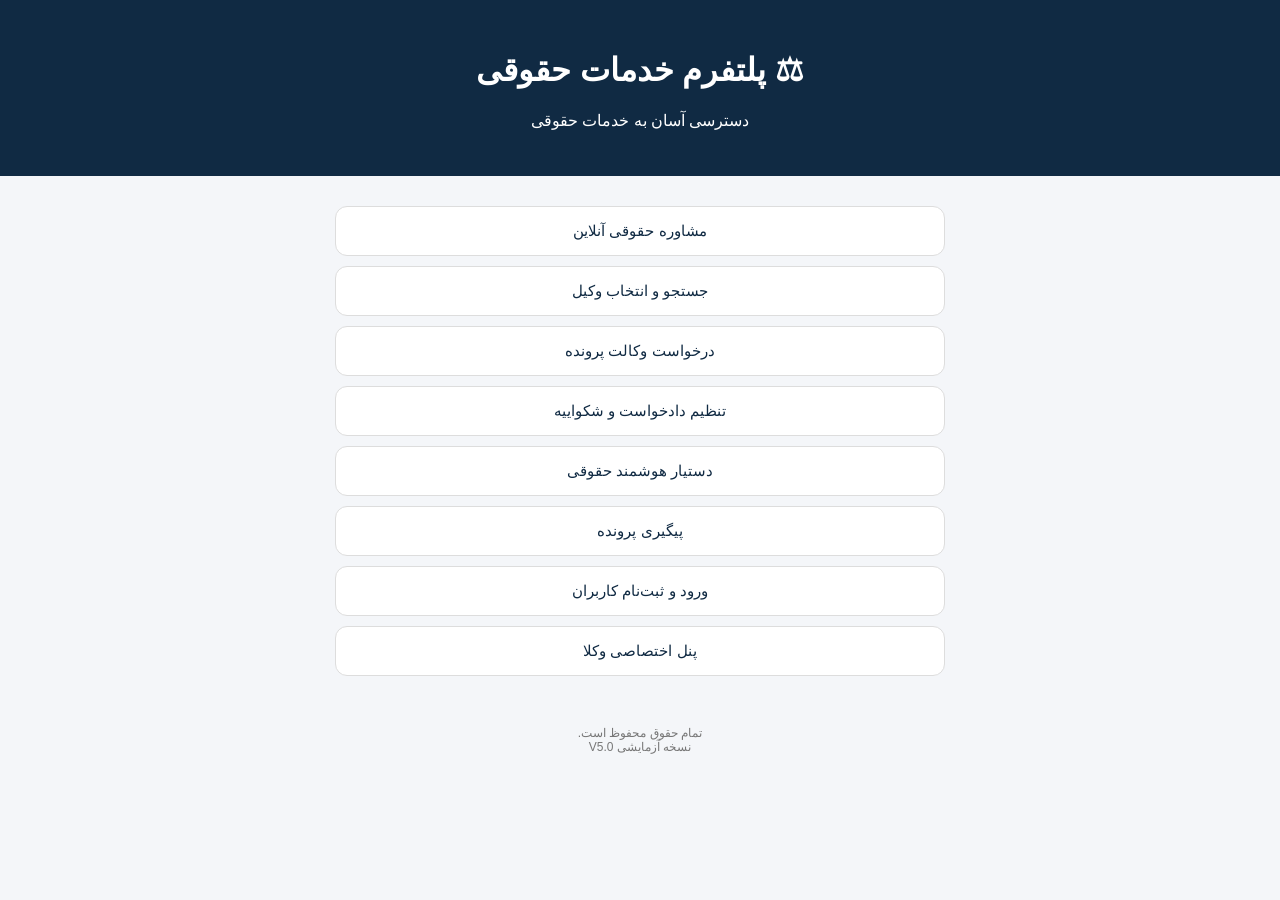
==== commit 0b7daecd: "Update index.html" ====
--- a/index.html
+++ b/index.html
@@ -10,7 +10,7 @@
 body{margin:0;font-family:Tahoma,sans-serif;background:#f4f6f9;color:#102a43}
 header{background:#102a43;color:white;padding:30px 15px;text-align:center}
 main{max-width:650px;margin:auto;padding:20px}
-button,select,input[type=date]{
+button,select,input:not([type=checkbox]),textarea{
 display:block;width:100%;padding:15px;margin:10px 0;
 background:white;color:#102a43;border:1px solid #ddd;
 border-radius:12px;font-family:inherit;font-size:15px
@@ -28,8 +28,9 @@
 padding:18px;margin:15px 0;line-height:2
 }
 .avatar{
-width:65px;height:65px;border-radius:50%;background:#e6eef5;
-display:flex;align-items:center;justify-content:center;font-size:32px
+width:65px;height:65px;border-radius:50%;
+background:#e6eef5;display:flex;align-items:center;
+justify-content:center;font-size:32px
 }
 .blue{color:#1689ed}
 .online{color:green}
@@ -40,10 +41,40 @@
 background:#fff3cd;color:#795900;padding:12px;
 border-radius:10px;font-size:13px;line-height:1.9;margin:12px 0
 }
-.success{background:#e5f7e9;color:#18753c;padding:18px;border-radius:12px;text-align:center}
+.success{
+background:#e5f7e9;color:#18753c;padding:18px;
+border-radius:12px;text-align:center
+}
 .danger{background:#b42318;color:white}
 label{line-height:2}
 footer{text-align:center;padding:20px;color:#777;font-size:12px}
+
+.timer{
+background:#102a43;color:white;text-align:center;
+padding:18px;border-radius:15px;font-size:26px;
+font-weight:bold
+}
+.chat{
+height:320px;overflow-y:auto;background:#e8eef4;
+border-radius:15px;padding:15px;margin:15px 0
+}
+.message{
+padding:12px;margin:10px 0;border-radius:12px;
+max-width:85%;line-height:1.8;overflow-wrap:anywhere;
+white-space:pre-wrap
+}
+.userMessage{background:#d6eadf;margin-left:auto}
+.lawyerMessage{background:white;margin-right:auto}
+.messageTime{font-size:10px;color:#777}
+.actions{display:flex;gap:8px;flex-wrap:wrap}
+.actions button{flex:1;min-width:120px}
+.stars{display:flex;justify-content:center;gap:5px}
+.stars button{
+border:0;background:transparent;color:#aaa;
+font-size:35px;padding:5px;width:auto
+}
+.stars button.selected{color:#e8a400}
+textarea{resize:vertical;min-height:100px}
 </style>
 </head>
 
@@ -86,9 +117,8 @@
 <section id="lawyers" class="page">
 <h2>انتخاب وکیل</h2>
 <div id="consultationSummary" class="summary"></div>
-
 <div class="notice">
-تمام پروفایل‌ها، تعرفه‌ها و امتیازها آزمایشی هستند.
+تمام پروفایل‌ها، تعرفه‌ها و امتیازها فرضی هستند.
 </div>
 
 <div class="filters">
@@ -143,11 +173,10 @@
 
 <div class="card">
 <strong>رزرو نوبت مشاوره</strong>
-
-<label for="bookingDate">انتخاب تاریخ:</label>
+<label for="bookingDate">تاریخ:</label>
 <input type="date" id="bookingDate">
 
-<label for="bookingTime">انتخاب ساعت:</label>
+<label for="bookingTime">ساعت:</label>
 <select id="bookingTime">
 <option>09:00</option>
 <option>10:00</option>
@@ -166,7 +195,6 @@
 </div>
 
 <div class="notice">تمام نوبت‌ها فرضی هستند.</div>
-
 <button class="back" onclick="showPage('lawyers')">تغییر وکیل</button>
 </section>
 
@@ -176,65 +204,129 @@
 
 <div class="card">
 <strong>شرایط مشاوره آزمایشی</strong>
-<p>این نسخه صرفاً برای آزمایش امکانات پلتفرم است و هیچ خدمت حقوقی یا پرداخت واقعی انجام نمی‌شود.</p>
-
+<p>هیچ خدمت حقوقی یا پرداخت واقعی انجام نمی‌شود.</p>
 <label>
 <input type="checkbox" id="acceptRules" onchange="updatePayment()">
-شرایط فوق را مطالعه کرده و می‌پذیرم.
+شرایط را مطالعه کرده و می‌پذیرم.
 </label>
 </div>
 
 <button id="payButton" class="primary" disabled onclick="showPage('payment')">ادامه و پرداخت آزمایشی</button>
-
-<button onclick="showPage('booking')">تغییر زمان مشاوره</button>
+<button onclick="showPage('booking')">تغییر زمان</button>
 <button class="danger" onclick="cancelRequest()">لغو درخواست</button>
 </section>
 
 <section id="payment" class="page">
 <h2>درگاه پرداخت آزمایشی</h2>
 <div id="paymentAmount" class="summary"></div>
-
 <div class="notice">
-این صفحه درگاه بانکی واقعی نیست.
-هیچ اطلاعات بانکی وارد نکنید.
-</div>
-
+هیچ اطلاعات بانکی واقعی وارد نکنید.
+</div>
 <button class="primary" onclick="paymentSuccess()">شبیه‌سازی پرداخت موفق</button>
 <button class="danger" onclick="paymentFailure()">شبیه‌سازی پرداخت ناموفق</button>
-<button onclick="showPage('invoice')">بازگشت به صورتحساب</button>
+<button onclick="showPage('invoice')">بازگشت</button>
 </section>
 
 <section id="failed" class="page">
 <h2>پرداخت ناموفق</h2>
-<div class="notice">پرداخت آزمایشی ناموفق بود. هیچ مبلغی کسر نشده است.</div>
+<div class="notice">هیچ مبلغی کسر نشده است.</div>
 <button class="primary" onclick="showPage('payment')">تلاش مجدد</button>
 <button class="danger" onclick="cancelRequest()">لغو درخواست</button>
 </section>
 
 <section id="receipt" class="page">
 <h2>رسید ثبت درخواست</h2>
-
+<div class="success">✓ پرداخت آزمایشی موفق</div>
+<div id="receiptContent" class="summary"></div>
+<button class="primary" id="roomButton" onclick="enterRoom()">ورود به اتاق مشاوره</button>
+<button onclick="showPage('home')">صفحه اصلی</button>
+</section>
+
+<section id="room" class="page">
+
+<h2>اتاق اختصاصی مشاوره</h2>
+
+<div id="roomContent" class="summary"></div>
+
+<div class="timer">
+<small style="font-size:13px">زمان باقی‌مانده</small>
+<br>
+<span id="timer">30:00</span>
+</div>
+
+<div id="timeWarning" class="notice" hidden>
+کمتر از پنج دقیقه تا پایان مشاوره باقی مانده است.
+</div>
+
+<div class="notice">
+🔒 محیط آزمایشی است. اطلاعات شخصی، مدارک واقعی و محرمانه ارسال نکنید. ارتباط واقعی با وکیل برقرار نیست.
+</div>
+
+<div id="chatBox" class="chat" aria-live="polite"></div>
+
+<textarea id="messageInput" placeholder="پیام آزمایشی خود را بنویسید..."></textarea>
+
+<button class="primary" id="sendButton" onclick="sendMessage()">ارسال پیام</button>
+
+<input type="file" id="attachment" accept="image/*,.pdf" hidden style="display:none" onchange="sendAttachment()">
+
+<button id="attachButton" onclick="document.getElementById('attachment').click()">
+📎 پیوست تصویر یا PDF آزمایشی
+</button>
+
+<div class="actions">
+<button onclick="testCall('صوتی')">📞 تماس صوتی</button>
+<button onclick="testCall('تصویری')">📹 تماس تصویری</button>
+</div>
+
+<button onclick="showPage('extension')">⏳ تمدید مشاوره</button>
+
+<button class="danger" onclick="finishConsultation()">پایان مشاوره</button>
+
+</section>
+
+<section id="extension" class="page">
+<h2>تمدید زمان مشاوره</h2>
+<div class="notice">
+تمدید در این نسخه رایگان و صرفاً آزمایشی است.
+</div>
+<button onclick="extendTime(15)">تمدید ۱۵ دقیقه</button>
+<button onclick="extendTime(30)">تمدید ۳۰ دقیقه</button>
+<button class="back" onclick="showPage('room')">بازگشت به مشاوره</button>
+</section>
+
+<section id="review" class="page">
+<h2>ارزیابی مشاوره</h2>
+<div class="success">جلسه مشاوره پایان یافت.</div>
+
+<div class="card">
+<p>از کیفیت مشاوره چقدر رضایت داشتید؟</p>
+
+<div class="stars">
+<button aria-label="یک ستاره" onclick="setRating(1)">★</button>
+<button aria-label="دو ستاره" onclick="setRating(2)">★</button>
+<button aria-label="سه ستاره" onclick="setRating(3)">★</button>
+<button aria-label="چهار ستاره" onclick="setRating(4)">★</button>
+<button aria-label="پنج ستاره" onclick="setRating(5)">★</button>
+</div>
+
+<p id="ratingText" class="description"></p>
+
+<textarea id="reviewText" maxlength="1000" placeholder="نظر آزمایشی شما درباره مشاوره..."></textarea>
+
+<button class="primary" onclick="submitReview()">ثبت امتیاز و نظر</button>
+<button onclick="showPage('home')">صفحه اصلی بدون ثبت نظر</button>
+</div>
+</section>
+
+<section id="completed" class="page">
+<h2>پایان مشاوره</h2>
 <div class="success">
-<h3>✓ پرداخت آزمایشی موفق</h3>
-درخواست مشاوره ثبت شد.
-</div>
-
-<div id="receiptContent" class="summary"></div>
-
-<button class="primary" id="roomButton" onclick="enterRoom()">ورود به اتاق مشاوره</button>
-
-<button onclick="showPage('home')">بازگشت به صفحه اصلی</button>
-</section>
-
-<section id="room" class="page">
-<h2>اتاق اختصاصی مشاوره</h2>
-<div id="roomContent" class="summary"></div>
-
-<div class="notice">
-ارتباط واقعی با وکیل و امکان ارسال مدارک در نسخه بعدی اضافه خواهد شد.
-</div>
-
-<button class="back" onclick="showPage('receipt')">بازگشت به رسید</button>
+✓ ارزیابی آزمایشی ثبت شد.
+<br>
+از همراهی شما سپاسگزاریم.
+</div>
+<button class="primary" onclick="showPage('home')">بازگشت به صفحه اصلی</button>
 </section>
 
 </main>
@@ -242,7 +334,7 @@
 <footer>
 تمام حقوق محفوظ است.
 <br>
-نسخه آزمایشی V4.0
+نسخه آزمایشی V5.0
 </footer>
 
 <script>
@@ -253,6 +345,11 @@
 let booking="";
 let trackingCode="";
 let immediate=false;
+
+let timerInterval=null;
+let deadline=0;
+let sessionActive=false;
+let rating=0;
 
 const request={
 status:"",
@@ -415,7 +512,7 @@
 <button onclick="showProfile(${l.id})">مشاهده رزومه کامل</button>
 <button class="primary" onclick="chooseLawyer(${l.id})">انتخاب وکیل</button>
 </div>
-`).join("")||'<p class="description">وکیلی مطابق فیلترهای انتخابی یافت نشد.</p>';
+`).join("")||'<p class="description">وکیلی مطابق فیلترها یافت نشد.</p>';
 }
 
 function showProfile(id){
@@ -447,8 +544,10 @@
 
 function chooseLawyer(id){
 
+clearInterval(timerInterval);
+sessionActive=false;
+
 selectedLawyer=lawyers.find(l=>l.id===id);
-
 request.status="در انتظار پرداخت";
 request.amount=getPrice(selectedLawyer);
 request.commission=null;
@@ -493,20 +592,19 @@
 let time=document.getElementById("bookingTime").value;
 
 if(!date){
-alert("لطفاً تاریخ مشاوره را انتخاب کنید.");
+alert("تاریخ مشاوره را انتخاب کنید.");
 return;
 }
 
 let appointment=new Date(date+"T"+time);
 
 if(appointment<=new Date()){
-alert("لطفاً زمانی در آینده انتخاب کنید.");
+alert("زمانی در آینده انتخاب کنید.");
 return;
 }
 
 immediate=false;
 booking=appointment.toLocaleDateString("fa-IR")+" ساعت "+time;
-
 createInvoice();
 }
 
@@ -540,9 +638,8 @@
 function paymentSuccess(){
 
 if(!selectedLawyer || !booking ||
-!document.getElementById("acceptRules").checked)return;
-
-if(trackingCode)return;
+!document.getElementById("acceptRules").checked ||
+trackingCode)return;
 
 trackingCode="TEST-"+Date.now().toString(36).toUpperCase();
 
@@ -560,7 +657,6 @@
 `;
 
 document.getElementById("roomButton").disabled=!immediate;
-
 document.getElementById("roomButton").textContent=
 immediate?"ورود به اتاق مشاوره":"در انتظار زمان رزرو";
 
@@ -579,7 +675,6 @@
 booking="";
 trackingCode="";
 request.amount=0;
-alert("درخواست آزمایشی لغو شد.");
 showPage("home");
 }
 }
@@ -587,20 +682,206 @@
 function enterRoom(){
 
 if(!immediate || !trackingCode)return;
+if(request.status==="تکمیل شده")return;
+
+if(sessionActive){
+showPage("room");
+return;
+}
 
 request.status="در حال مشاوره";
 
 document.getElementById("roomContent").innerHTML=`
-وکیل: ${selectedLawyer.name}<br>
+<strong>${selectedLawyer.name}</strong>
+${isVerified(selectedLawyer)?'<span class="blue">✔ ممتاز</span>':""}
+<br>
+تخصص: ${selectedLawyer.specialties.join("، ")}<br>
 موضوع: ${topic}<br>
 نوع مشاوره: ${type}<br>
-کد پیگیری: ${trackingCode}<br>
-وضعیت: اتاق مشاوره آزمایشی
+کد پیگیری: ${trackingCode}
 `;
 
+document.getElementById("chatBox").textContent="";
+document.getElementById("messageInput").value="";
+document.getElementById("messageInput").disabled=false;
+document.getElementById("sendButton").disabled=false;
+document.getElementById("attachButton").disabled=false;
+
+sessionActive=true;
+deadline=Date.now()+30*60*1000;
+
+addMessage("پاسخ خودکار آزمایشی: به اتاق مشاوره خوش آمدید. برای آزمایش، یک پیام غیرمحرمانه ارسال کنید.","lawyer");
+
+clearInterval(timerInterval);
+timerInterval=setInterval(updateTimer,1000);
+updateTimer();
+
 showPage("room");
 }
 
+function updateTimer(){
+
+if(!sessionActive)return;
+
+let remaining=Math.max(0,Math.ceil((deadline-Date.now())/1000));
+let minutes=Math.floor(remaining/60);
+let seconds=remaining%60;
+
+document.getElementById("timer").textContent=
+String(minutes).padStart(2,"0")+":"+
+String(seconds).padStart(2,"0");
+
+document.getElementById("timeWarning").hidden=remaining>300;
+
+if(remaining===0){
+endSession();
+}
+}
+
+function addMessage(text,sender){
+
+let box=document.getElementById("chatBox");
+let message=document.createElement("div");
+
+message.className="message "+
+(sender==="user"?"userMessage":"lawyerMessage");
+
+let content=document.createElement("div");
+content.textContent=text;
+message.appendChild(content);
+
+let time=document.createElement("div");
+time.className="messageTime";
+time.textContent=new Date().toLocaleTimeString("fa-IR",{
+hour:"2-digit",minute:"2-digit"
+});
+
+message.appendChild(time);
+box.appendChild(message);
+box.scrollTop=box.scrollHeight;
+}
+
+function sendMessage(){
+
+if(!sessionActive || Date.now()>=deadline)return;
+
+let input=document.getElementById("messageInput");
+let text=input.value.trim();
+
+if(!text)return;
+
+addMessage(text,"user");
+input.value="";
+
+addMessage("پاسخ خودکار آزمایشی: پیام شما در محیط نمایشی ثبت شد.","lawyer");
+}
+
+function sendAttachment(){
+
+let input=document.getElementById("attachment");
+let file=input.files[0];
+
+if(!sessionActive || Date.now()>=deadline || !file){
+input.value="";
+return;
+}
+
+if(!file.type.startsWith("image/") &&
+file.type!=="application/pdf" &&
+!file.name.toLowerCase().endsWith(".pdf")){
+alert("فقط تصویر یا PDF آزمایشی انتخاب کنید.");
+input.value="";
+return;
+}
+
+if(file.size>10*1024*1024){
+alert("حداکثر حجم فایل آزمایشی ۱۰ مگابایت است.");
+input.value="";
+return;
+}
+
+addMessage("📎 فایل انتخاب‌شده: "+file.name,"user");
+
+addMessage("فقط نام فایل نمایش داده شد. فایل به هیچ سروری ارسال نشده است.","lawyer");
+
+input.value="";
+}
+
+function testCall(callType){
+
+if(!sessionActive)return;
+
+alert("تماس "+callType+" آزمایشی است و ارتباط واقعی برقرار نمی‌شود.");
+}
+
+function extendTime(minutes){
+
+if(!sessionActive || Date.now()>=deadline)return;
+
+deadline+=minutes*60*1000;
+
+addMessage("تمدید آزمایشی مشاوره به مدت "+minutes+" دقیقه.","lawyer");
+
+updateTimer();
+showPage("room");
+}
+
+function finishConsultation(){
+
+if(!sessionActive)return;
+
+if(confirm("آیا می‌خواهید مشاوره پایان یابد؟")){
+endSession();
+}
+}
+
+function endSession(){
+
+clearInterval(timerInterval);
+sessionActive=false;
+request.status="تکمیل شده";
+
+document.getElementById("messageInput").disabled=true;
+document.getElementById("sendButton").disabled=true;
+document.getElementById("attachButton").disabled=true;
+
+rating=0;
+setRating(0);
+document.getElementById("reviewText").value="";
+
+showPage("review");
+}
+
+function setRating(value){
+
+rating=value;
+
+document.querySelectorAll(".stars button").forEach((b,i)=>{
+b.classList.toggle("selected",i<value);
+});
+
+document.getElementById("ratingText").textContent=
+value?"امتیاز انتخاب‌شده: "+value+" از ۵":"";
+}
+
+function submitReview(){
+
+if(request.status!=="تکمیل شده")return;
+
+if(rating===0){
+alert("لطفاً امتیاز خود را انتخاب کنید.");
+return;
+}
+
+request.review={
+rating:rating,
+text:document.getElementById("reviewText").value
+};
+
+showPage("completed");
+}
+
 </script>
+
 </body>
 </html>
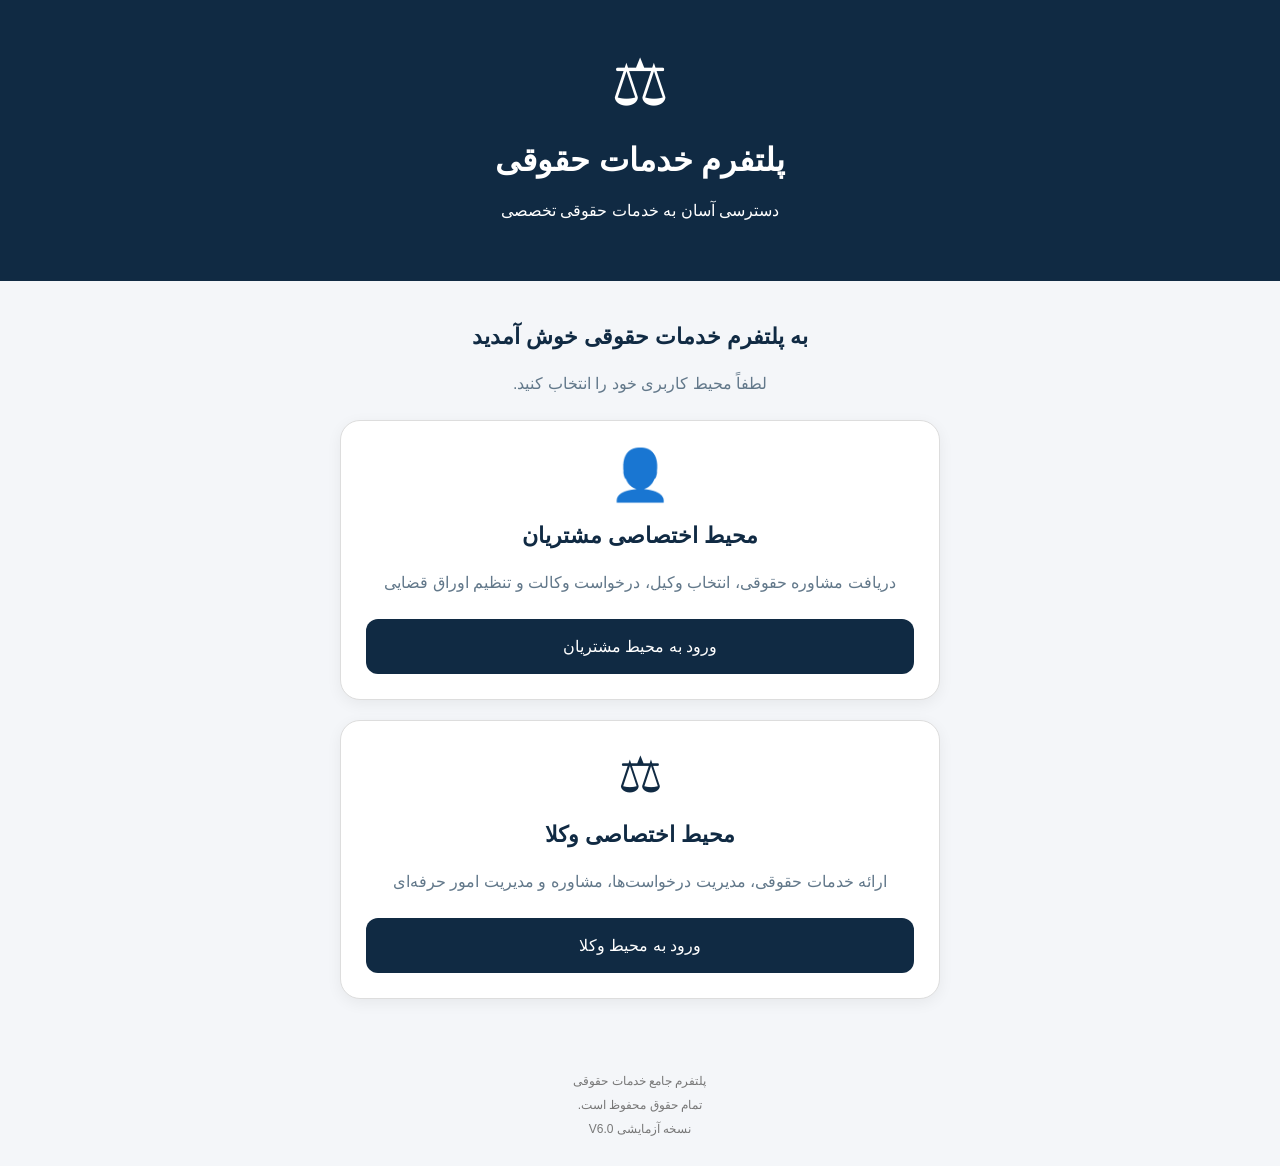
==== commit 498d01d1: "Update index.html" ====
--- a/index.html
+++ b/index.html
@@ -7,881 +7,153 @@
 
 <style>
 *{box-sizing:border-box}
-body{margin:0;font-family:Tahoma,sans-serif;background:#f4f6f9;color:#102a43}
-header{background:#102a43;color:white;padding:30px 15px;text-align:center}
-main{max-width:650px;margin:auto;padding:20px}
-button,select,input:not([type=checkbox]),textarea{
-display:block;width:100%;padding:15px;margin:10px 0;
-background:white;color:#102a43;border:1px solid #ddd;
-border-radius:12px;font-family:inherit;font-size:15px
+
+body{
+margin:0;
+font-family:Tahoma,sans-serif;
+background:#f4f6f9;
+color:#102a43;
 }
-button{cursor:pointer}
-button:hover{background:#e6eef5;color:#102a43}
-button:disabled{opacity:.5;cursor:not-allowed}
-h2{text-align:center;font-size:21px}
-.page{display:none}
-.active{display:block}
-.primary,.back{background:#102a43;color:white}
-.description{text-align:center;color:#62788a;line-height:1.9}
-.card,.summary,.filters{
-background:white;border:1px solid #ddd;border-radius:15px;
-padding:18px;margin:15px 0;line-height:2
+
+header{
+background:#102a43;
+color:white;
+padding:45px 20px;
+text-align:center;
 }
-.avatar{
-width:65px;height:65px;border-radius:50%;
-background:#e6eef5;display:flex;align-items:center;
-justify-content:center;font-size:32px
+
+.logo{
+font-size:65px;
 }
-.blue{color:#1689ed}
-.online{color:green}
-.busy{color:#c87900}
-.offline{color:#777}
-.rating{color:#a66c00}
-.notice{
-background:#fff3cd;color:#795900;padding:12px;
-border-radius:10px;font-size:13px;line-height:1.9;margin:12px 0
+
+main{
+max-width:650px;
+margin:auto;
+padding:25px;
 }
-.success{
-background:#e5f7e9;color:#18753c;padding:18px;
-border-radius:12px;text-align:center
+
+h2{
+text-align:center;
+font-size:22px;
 }
-.danger{background:#b42318;color:white}
-label{line-height:2}
-footer{text-align:center;padding:20px;color:#777;font-size:12px}
 
-.timer{
-background:#102a43;color:white;text-align:center;
-padding:18px;border-radius:15px;font-size:26px;
-font-weight:bold
+.description{
+text-align:center;
+color:#62788a;
+line-height:2;
 }
-.chat{
-height:320px;overflow-y:auto;background:#e8eef4;
-border-radius:15px;padding:15px;margin:15px 0
+
+.card{
+background:white;
+border:1px solid #ddd;
+border-radius:20px;
+padding:25px;
+margin:20px 0;
+text-align:center;
+box-shadow:0 4px 15px rgba(0,0,0,.06);
 }
-.message{
-padding:12px;margin:10px 0;border-radius:12px;
-max-width:85%;line-height:1.8;overflow-wrap:anywhere;
-white-space:pre-wrap
+
+.icon{
+font-size:50px;
 }
-.userMessage{background:#d6eadf;margin-left:auto}
-.lawyerMessage{background:white;margin-right:auto}
-.messageTime{font-size:10px;color:#777}
-.actions{display:flex;gap:8px;flex-wrap:wrap}
-.actions button{flex:1;min-width:120px}
-.stars{display:flex;justify-content:center;gap:5px}
-.stars button{
-border:0;background:transparent;color:#aaa;
-font-size:35px;padding:5px;width:auto
+
+button{
+display:block;
+width:100%;
+padding:18px;
+margin-top:20px;
+background:#102a43;
+color:white;
+border:0;
+border-radius:12px;
+font-family:inherit;
+font-size:16px;
+cursor:pointer;
 }
-.stars button.selected{color:#e8a400}
-textarea{resize:vertical;min-height:100px}
+
+button:hover{
+background:#245477;
+}
+
+footer{
+text-align:center;
+padding:25px;
+color:#777;
+font-size:12px;
+line-height:2;
+}
 </style>
 </head>
 
 <body>
 
 <header>
-<h1>⚖ پلتفرم خدمات حقوقی</h1>
-<p>دسترسی آسان به خدمات حقوقی</p>
+
+<div class="logo">⚖</div>
+
+<h1>پلتفرم خدمات حقوقی</h1>
+
+<p>دسترسی آسان به خدمات حقوقی تخصصی</p>
+
 </header>
 
 <main>
 
-<section id="home" class="page active">
-<button onclick="showPage('topics')">مشاوره حقوقی آنلاین</button>
-<button onclick="showPage('topics')">جستجو و انتخاب وکیل</button>
-<button onclick="comingSoon()">درخواست وکالت پرونده</button>
-<button onclick="comingSoon()">تنظیم دادخواست و شکواییه</button>
-<button onclick="comingSoon()">دستیار هوشمند حقوقی</button>
-<button onclick="comingSoon()">پیگیری پرونده</button>
-<button onclick="comingSoon()">ورود و ثبت‌نام کاربران</button>
-<button onclick="comingSoon()">پنل اختصاصی وکلا</button>
-</section>
+<h2>به پلتفرم خدمات حقوقی خوش آمدید</h2>
 
-<section id="topics" class="page">
-<h2>انتخاب موضوع مشاوره</h2>
-<p class="description">موضوع حقوقی خود را انتخاب کنید.</p>
-<div id="topicList"></div>
-<button class="back" onclick="showPage('home')">صفحه اصلی</button>
-</section>
+<p class="description">
+لطفاً محیط کاربری خود را انتخاب کنید.
+</p>
 
-<section id="types" class="page">
-<h2>انتخاب نوع مشاوره</h2>
-<p id="topicText" class="description"></p>
-<button onclick="selectType('متنی')">💬 مشاوره متنی</button>
-<button onclick="selectType('صوتی')">📞 مشاوره صوتی</button>
-<button onclick="selectType('تصویری')">📹 مشاوره تصویری</button>
-<button class="back" onclick="showPage('topics')">بازگشت</button>
-</section>
+<div class="card">
 
-<section id="lawyers" class="page">
-<h2>انتخاب وکیل</h2>
-<div id="consultationSummary" class="summary"></div>
-<div class="notice">
-تمام پروفایل‌ها، تعرفه‌ها و امتیازها فرضی هستند.
-</div>
+<div class="icon">👤</div>
 
-<div class="filters">
-<strong>مرتب‌سازی و فیلتر وکلا</strong>
+<h2>محیط اختصاصی مشتریان</h2>
 
-<select id="sort" onchange="renderLawyers()">
-<option value="rating">بالاترین امتیاز</option>
-<option value="cheap">کمترین هزینه</option>
-<option value="expensive">بیشترین هزینه</option>
-<option value="experience">بیشترین سابقه</option>
-</select>
+<p class="description">
+دریافت مشاوره حقوقی، انتخاب وکیل،
+درخواست وکالت و تنظیم اوراق قضایی
+</p>
 
-<select id="status" onchange="renderLawyers()">
-<option value="all">تمام وضعیت‌ها</option>
-<option value="online">آماده مشاوره</option>
-<option value="busy">در حال مشاوره</option>
-<option value="offline">آفلاین</option>
-</select>
+<button onclick="window.location.href='customer.html'">
+ورود به محیط مشتریان
+</button>
 
-<select id="verified" onchange="renderLawyers()">
-<option value="all">تمام وکلا</option>
-<option value="yes">فقط وکلای ممتاز</option>
-</select>
-
-<select id="city" onchange="renderLawyers()">
-<option value="all">تمام شهرها</option>
-<option>تهران</option>
-<option>کرج</option>
-<option>شیراز</option>
-<option>مشهد</option>
-<option>اصفهان</option>
-</select>
-</div>
-
-<div id="lawyerList"></div>
-<button class="back" onclick="showPage('types')">بازگشت</button>
-</section>
-
-<section id="profile" class="page">
-<h2>رزومه کامل وکیل</h2>
-<div id="profileContent"></div>
-<button class="back" onclick="showPage('lawyers')">بازگشت</button>
-</section>
-
-<section id="booking" class="page">
-<h2>انتخاب زمان مشاوره</h2>
-<div id="bookingSummary" class="summary"></div>
-
-<div id="instantOption">
-<button class="primary" onclick="instantBooking()">شروع مشاوره فوری</button>
 </div>
 
 <div class="card">
-<strong>رزرو نوبت مشاوره</strong>
-<label for="bookingDate">تاریخ:</label>
-<input type="date" id="bookingDate">
 
-<label for="bookingTime">ساعت:</label>
-<select id="bookingTime">
-<option>09:00</option>
-<option>10:00</option>
-<option>11:00</option>
-<option>12:00</option>
-<option>14:00</option>
-<option>15:00</option>
-<option>16:00</option>
-<option>17:00</option>
-<option>18:00</option>
-<option>19:00</option>
-<option>20:00</option>
-</select>
+<div class="icon">⚖</div>
 
-<button onclick="reserveBooking()">تأیید زمان مشاوره</button>
-</div>
+<h2>محیط اختصاصی وکلا</h2>
 
-<div class="notice">تمام نوبت‌ها فرضی هستند.</div>
-<button class="back" onclick="showPage('lawyers')">تغییر وکیل</button>
-</section>
+<p class="description">
+ارائه خدمات حقوقی، مدیریت درخواست‌ها،
+مشاوره و مدیریت امور حرفه‌ای
+</p>
 
-<section id="invoice" class="page">
-<h2>صورتحساب مشاوره</h2>
-<div id="invoiceContent" class="summary"></div>
-
-<div class="card">
-<strong>شرایط مشاوره آزمایشی</strong>
-<p>هیچ خدمت حقوقی یا پرداخت واقعی انجام نمی‌شود.</p>
-<label>
-<input type="checkbox" id="acceptRules" onchange="updatePayment()">
-شرایط را مطالعه کرده و می‌پذیرم.
-</label>
-</div>
-
-<button id="payButton" class="primary" disabled onclick="showPage('payment')">ادامه و پرداخت آزمایشی</button>
-<button onclick="showPage('booking')">تغییر زمان</button>
-<button class="danger" onclick="cancelRequest()">لغو درخواست</button>
-</section>
-
-<section id="payment" class="page">
-<h2>درگاه پرداخت آزمایشی</h2>
-<div id="paymentAmount" class="summary"></div>
-<div class="notice">
-هیچ اطلاعات بانکی واقعی وارد نکنید.
-</div>
-<button class="primary" onclick="paymentSuccess()">شبیه‌سازی پرداخت موفق</button>
-<button class="danger" onclick="paymentFailure()">شبیه‌سازی پرداخت ناموفق</button>
-<button onclick="showPage('invoice')">بازگشت</button>
-</section>
-
-<section id="failed" class="page">
-<h2>پرداخت ناموفق</h2>
-<div class="notice">هیچ مبلغی کسر نشده است.</div>
-<button class="primary" onclick="showPage('payment')">تلاش مجدد</button>
-<button class="danger" onclick="cancelRequest()">لغو درخواست</button>
-</section>
-
-<section id="receipt" class="page">
-<h2>رسید ثبت درخواست</h2>
-<div class="success">✓ پرداخت آزمایشی موفق</div>
-<div id="receiptContent" class="summary"></div>
-<button class="primary" id="roomButton" onclick="enterRoom()">ورود به اتاق مشاوره</button>
-<button onclick="showPage('home')">صفحه اصلی</button>
-</section>
-
-<section id="room" class="page">
-
-<h2>اتاق اختصاصی مشاوره</h2>
-
-<div id="roomContent" class="summary"></div>
-
-<div class="timer">
-<small style="font-size:13px">زمان باقی‌مانده</small>
-<br>
-<span id="timer">30:00</span>
-</div>
-
-<div id="timeWarning" class="notice" hidden>
-کمتر از پنج دقیقه تا پایان مشاوره باقی مانده است.
-</div>
-
-<div class="notice">
-🔒 محیط آزمایشی است. اطلاعات شخصی، مدارک واقعی و محرمانه ارسال نکنید. ارتباط واقعی با وکیل برقرار نیست.
-</div>
-
-<div id="chatBox" class="chat" aria-live="polite"></div>
-
-<textarea id="messageInput" placeholder="پیام آزمایشی خود را بنویسید..."></textarea>
-
-<button class="primary" id="sendButton" onclick="sendMessage()">ارسال پیام</button>
-
-<input type="file" id="attachment" accept="image/*,.pdf" hidden style="display:none" onchange="sendAttachment()">
-
-<button id="attachButton" onclick="document.getElementById('attachment').click()">
-📎 پیوست تصویر یا PDF آزمایشی
+<button onclick="window.location.href='lawyer.html'">
+ورود به محیط وکلا
 </button>
 
-<div class="actions">
-<button onclick="testCall('صوتی')">📞 تماس صوتی</button>
-<button onclick="testCall('تصویری')">📹 تماس تصویری</button>
 </div>
-
-<button onclick="showPage('extension')">⏳ تمدید مشاوره</button>
-
-<button class="danger" onclick="finishConsultation()">پایان مشاوره</button>
-
-</section>
-
-<section id="extension" class="page">
-<h2>تمدید زمان مشاوره</h2>
-<div class="notice">
-تمدید در این نسخه رایگان و صرفاً آزمایشی است.
-</div>
-<button onclick="extendTime(15)">تمدید ۱۵ دقیقه</button>
-<button onclick="extendTime(30)">تمدید ۳۰ دقیقه</button>
-<button class="back" onclick="showPage('room')">بازگشت به مشاوره</button>
-</section>
-
-<section id="review" class="page">
-<h2>ارزیابی مشاوره</h2>
-<div class="success">جلسه مشاوره پایان یافت.</div>
-
-<div class="card">
-<p>از کیفیت مشاوره چقدر رضایت داشتید؟</p>
-
-<div class="stars">
-<button aria-label="یک ستاره" onclick="setRating(1)">★</button>
-<button aria-label="دو ستاره" onclick="setRating(2)">★</button>
-<button aria-label="سه ستاره" onclick="setRating(3)">★</button>
-<button aria-label="چهار ستاره" onclick="setRating(4)">★</button>
-<button aria-label="پنج ستاره" onclick="setRating(5)">★</button>
-</div>
-
-<p id="ratingText" class="description"></p>
-
-<textarea id="reviewText" maxlength="1000" placeholder="نظر آزمایشی شما درباره مشاوره..."></textarea>
-
-<button class="primary" onclick="submitReview()">ثبت امتیاز و نظر</button>
-<button onclick="showPage('home')">صفحه اصلی بدون ثبت نظر</button>
-</div>
-</section>
-
-<section id="completed" class="page">
-<h2>پایان مشاوره</h2>
-<div class="success">
-✓ ارزیابی آزمایشی ثبت شد.
-<br>
-از همراهی شما سپاسگزاریم.
-</div>
-<button class="primary" onclick="showPage('home')">بازگشت به صفحه اصلی</button>
-</section>
 
 </main>
 
 <footer>
+
+پلتفرم جامع خدمات حقوقی
+
+<br>
+
 تمام حقوق محفوظ است.
+
 <br>
-نسخه آزمایشی V5.0
+
+نسخه آزمایشی V6.0
+
 </footer>
-
-<script>
-
-let topic="";
-let type="";
-let selectedLawyer=null;
-let booking="";
-let trackingCode="";
-let immediate=false;
-
-let timerInterval=null;
-let deadline=0;
-let sessionActive=false;
-let rating=0;
-
-const request={
-status:"",
-amount:0,
-commission:null,
-lawyerShare:null,
-refundAmount:0
-};
-
-const topics=[
-"حقوقی و مدنی",
-"کیفری",
-"خانواده",
-"ملکی و ثبتی",
-"قراردادها",
-"کار و تأمین اجتماعی",
-"تجاری و شرکت‌ها",
-"چک و سفته",
-"اداری و شهرداری",
-"ارث و امور حسبی",
-"بین‌المللی و مهاجرت",
-"سایر موضوعات"
-];
-
-const lawyers=[
-{
-id:1,name:"وکیل آزمایشی شماره ۱",
-city:"تهران",experience:12,
-degree:"دکتری حقوق",rating:4.9,
-cases:420,consultations:850,
-disciplinary:false,price:450000,status:"online",
-specialties:["کیفری","حقوقی و مدنی","چک و سفته"]
-},
-{
-id:2,name:"وکیل آزمایشی شماره ۲",
-city:"کرج",experience:8,
-degree:"کارشناسی ارشد حقوق",rating:4.8,
-cases:250,consultations:620,
-disciplinary:false,price:350000,status:"online",
-specialties:["خانواده","ارث و امور حسبی","حقوقی و مدنی"]
-},
-{
-id:3,name:"وکیل آزمایشی شماره ۳",
-city:"شیراز",experience:4,
-degree:"کارشناسی حقوق",rating:4.5,
-cases:90,consultations:180,
-disciplinary:false,price:220000,status:"offline",
-specialties:["ملکی و ثبتی","قراردادها","حقوقی و مدنی"]
-},
-{
-id:4,name:"وکیل آزمایشی شماره ۴",
-city:"مشهد",experience:15,
-degree:"دکتری حقوق",rating:4.9,
-cases:600,consultations:950,
-disciplinary:false,price:600000,status:"busy",
-specialties:["کیفری","اداری و شهرداری","کار و تأمین اجتماعی"]
-},
-{
-id:5,name:"وکیل آزمایشی شماره ۵",
-city:"اصفهان",experience:7,
-degree:"کارشناسی ارشد حقوق",rating:4.7,
-cases:190,consultations:410,
-disciplinary:false,price:300000,status:"online",
-specialties:["تجاری و شرکت‌ها","قراردادها","چک و سفته"]
-},
-{
-id:6,name:"وکیل آزمایشی شماره ۶",
-city:"تهران",experience:3,
-degree:"کارشناسی حقوق",rating:4.3,
-cases:60,consultations:120,
-disciplinary:false,price:180000,status:"offline",
-specialties:["بین‌المللی و مهاجرت","سایر موضوعات","خانواده"]
-}
-];
-
-function showPage(id){
-document.querySelectorAll(".page").forEach(p=>p.classList.remove("active"));
-document.getElementById(id).classList.add("active");
-window.scrollTo(0,0);
-}
-
-function comingSoon(){
-alert("این بخش در نسخه‌های بعدی فعال خواهد شد.");
-}
-
-function isVerified(l){
-return l.experience>=5 &&
-["کارشناسی ارشد حقوق","دکتری حقوق"].includes(l.degree) &&
-l.cases>=150 && !l.disciplinary;
-}
-
-function money(n){
-return n.toLocaleString("fa-IR")+" تومان";
-}
-
-function getPrice(l){
-if(type==="صوتی")return l.price+100000;
-if(type==="تصویری")return l.price+200000;
-return l.price;
-}
-
-function statusText(l){
-if(l.status==="online")return '<span class="online">● آماده مشاوره</span>';
-if(l.status==="busy")return '<span class="busy">● در حال مشاوره</span>';
-return '<span class="offline">● آفلاین ـ امکان رزرو</span>';
-}
-
-topics.forEach(t=>{
-let b=document.createElement("button");
-b.textContent=t;
-b.onclick=()=>selectTopic(t);
-document.getElementById("topicList").appendChild(b);
-});
-
-function selectTopic(t){
-topic=t;
-document.getElementById("topicText").textContent="موضوع انتخاب‌شده: "+topic;
-showPage("types");
-}
-
-function selectType(t){
-type=t;
-document.getElementById("consultationSummary").textContent=
-"موضوع: "+topic+" | نوع مشاوره: "+type;
-renderLawyers();
-showPage("lawyers");
-}
-
-function renderLawyers(){
-
-let list=lawyers.filter(l=>l.specialties.includes(topic));
-
-let status=document.getElementById("status").value;
-let verified=document.getElementById("verified").value;
-let city=document.getElementById("city").value;
-let sort=document.getElementById("sort").value;
-
-if(status!=="all")list=list.filter(l=>l.status===status);
-if(verified==="yes")list=list.filter(isVerified);
-if(city!=="all")list=list.filter(l=>l.city===city);
-
-if(sort==="cheap")list.sort((a,b)=>getPrice(a)-getPrice(b));
-if(sort==="expensive")list.sort((a,b)=>getPrice(b)-getPrice(a));
-if(sort==="experience")list.sort((a,b)=>b.experience-a.experience);
-if(sort==="rating")list.sort((a,b)=>b.rating-a.rating);
-
-document.getElementById("lawyerList").innerHTML=list.map(l=>`
-<div class="card">
-<div class="avatar">⚖</div>
-<h3>${l.name} ${isVerified(l)?'<span class="blue">✔ ممتاز</span>':""}</h3>
-${statusText(l)}<br>
-📍 ${l.city}<br>
-سابقه: ${l.experience} سال<br>
-مدرک: ${l.degree}<br>
-تخصص: ${l.specialties.join("، ")}<br>
-<span class="rating">⭐ ${l.rating} از ۵</span><br>
-تعداد مشاوره: ${l.consultations}<br>
-مدت: ۳۰ دقیقه<br>
-<strong>تعرفه: ${money(getPrice(l))}</strong>
-<button onclick="showProfile(${l.id})">مشاهده رزومه کامل</button>
-<button class="primary" onclick="chooseLawyer(${l.id})">انتخاب وکیل</button>
-</div>
-`).join("")||'<p class="description">وکیلی مطابق فیلترها یافت نشد.</p>';
-}
-
-function showProfile(id){
-
-let l=lawyers.find(x=>x.id===id);
-
-document.getElementById("profileContent").innerHTML=`
-<div class="card">
-<div class="avatar">⚖</div>
-<h3>${l.name}</h3>
-<div class="notice">اطلاعات فرضی</div>
-${statusText(l)}<br>
-شماره پروانه: آزمایشی-${l.id}<br>
-محل فعالیت: ${l.city}<br>
-مدرک: ${l.degree}<br>
-سابقه: ${l.experience} سال<br>
-تعداد پرونده‌ها: ${l.cases}<br>
-تعداد مشاوره‌ها: ${l.consultations}<br>
-محکومیت انتظامی: ندارد (فرضی)<br>
-تخصص: ${l.specialties.join("، ")}<br>
-امتیاز: ${l.rating} از ۵<br>
-وکیل ممتاز: ${isVerified(l)?"بله":"خیر"}<br>
-تعرفه: ${money(getPrice(l))}
-<button class="primary" onclick="chooseLawyer(${l.id})">انتخاب این وکیل</button>
-</div>`;
-
-showPage("profile");
-}
-
-function chooseLawyer(id){
-
-clearInterval(timerInterval);
-sessionActive=false;
-
-selectedLawyer=lawyers.find(l=>l.id===id);
-request.status="در انتظار پرداخت";
-request.amount=getPrice(selectedLawyer);
-request.commission=null;
-request.lawyerShare=null;
-request.refundAmount=0;
-
-trackingCode="";
-booking="";
-immediate=false;
-
-document.getElementById("bookingSummary").innerHTML=`
-<strong>${selectedLawyer.name}</strong><br>
-${statusText(selectedLawyer)}<br>
-موضوع: ${topic}<br>
-نوع مشاوره: ${type}<br>
-هزینه: ${money(request.amount)}
-`;
-
-document.getElementById("instantOption").style.display=
-selectedLawyer.status==="online"?"block":"none";
-
-let now=new Date();
-let today=new Date(now.getTime()-now.getTimezoneOffset()*60000)
-.toISOString().slice(0,10);
-
-document.getElementById("bookingDate").min=today;
-document.getElementById("bookingDate").value=today;
-
-showPage("booking");
-}
-
-function instantBooking(){
-if(selectedLawyer.status!=="online")return;
-immediate=true;
-booking="مشاوره فوری";
-createInvoice();
-}
-
-function reserveBooking(){
-
-let date=document.getElementById("bookingDate").value;
-let time=document.getElementById("bookingTime").value;
-
-if(!date){
-alert("تاریخ مشاوره را انتخاب کنید.");
-return;
-}
-
-let appointment=new Date(date+"T"+time);
-
-if(appointment<=new Date()){
-alert("زمانی در آینده انتخاب کنید.");
-return;
-}
-
-immediate=false;
-booking=appointment.toLocaleDateString("fa-IR")+" ساعت "+time;
-createInvoice();
-}
-
-function createInvoice(){
-
-request.status="در انتظار پرداخت";
-
-document.getElementById("invoiceContent").innerHTML=`
-وکیل: ${selectedLawyer.name}<br>
-موضوع: ${topic}<br>
-نوع مشاوره: ${type}<br>
-زمان: ${booking}<br>
-مدت: ۳۰ دقیقه<br>
-<hr>
-<strong>مبلغ قابل پرداخت: ${money(request.amount)}</strong>
-`;
-
-document.getElementById("paymentAmount").textContent=
-"مبلغ آزمایشی: "+money(request.amount);
-
-document.getElementById("acceptRules").checked=false;
-updatePayment();
-showPage("invoice");
-}
-
-function updatePayment(){
-document.getElementById("payButton").disabled=
-!document.getElementById("acceptRules").checked;
-}
-
-function paymentSuccess(){
-
-if(!selectedLawyer || !booking ||
-!document.getElementById("acceptRules").checked ||
-trackingCode)return;
-
-trackingCode="TEST-"+Date.now().toString(36).toUpperCase();
-
-request.status=immediate?"پرداخت موفق":"رزرو شده";
-
-document.getElementById("receiptContent").innerHTML=`
-کد پیگیری: <strong dir="ltr">${trackingCode}</strong><br>
-وکیل: ${selectedLawyer.name}<br>
-موضوع: ${topic}<br>
-نوع مشاوره: ${type}<br>
-زمان: ${booking}<br>
-مدت: ۳۰ دقیقه<br>
-مبلغ آزمایشی: ${money(request.amount)}<br>
-وضعیت: ${request.status}
-`;
-
-document.getElementById("roomButton").disabled=!immediate;
-document.getElementById("roomButton").textContent=
-immediate?"ورود به اتاق مشاوره":"در انتظار زمان رزرو";
-
-showPage("receipt");
-}
-
-function paymentFailure(){
-request.status="پرداخت ناموفق";
-showPage("failed");
-}
-
-function cancelRequest(){
-if(confirm("آیا از لغو درخواست اطمینان دارید؟")){
-request.status="لغو شده";
-selectedLawyer=null;
-booking="";
-trackingCode="";
-request.amount=0;
-showPage("home");
-}
-}
-
-function enterRoom(){
-
-if(!immediate || !trackingCode)return;
-if(request.status==="تکمیل شده")return;
-
-if(sessionActive){
-showPage("room");
-return;
-}
-
-request.status="در حال مشاوره";
-
-document.getElementById("roomContent").innerHTML=`
-<strong>${selectedLawyer.name}</strong>
-${isVerified(selectedLawyer)?'<span class="blue">✔ ممتاز</span>':""}
-<br>
-تخصص: ${selectedLawyer.specialties.join("، ")}<br>
-موضوع: ${topic}<br>
-نوع مشاوره: ${type}<br>
-کد پیگیری: ${trackingCode}
-`;
-
-document.getElementById("chatBox").textContent="";
-document.getElementById("messageInput").value="";
-document.getElementById("messageInput").disabled=false;
-document.getElementById("sendButton").disabled=false;
-document.getElementById("attachButton").disabled=false;
-
-sessionActive=true;
-deadline=Date.now()+30*60*1000;
-
-addMessage("پاسخ خودکار آزمایشی: به اتاق مشاوره خوش آمدید. برای آزمایش، یک پیام غیرمحرمانه ارسال کنید.","lawyer");
-
-clearInterval(timerInterval);
-timerInterval=setInterval(updateTimer,1000);
-updateTimer();
-
-showPage("room");
-}
-
-function updateTimer(){
-
-if(!sessionActive)return;
-
-let remaining=Math.max(0,Math.ceil((deadline-Date.now())/1000));
-let minutes=Math.floor(remaining/60);
-let seconds=remaining%60;
-
-document.getElementById("timer").textContent=
-String(minutes).padStart(2,"0")+":"+
-String(seconds).padStart(2,"0");
-
-document.getElementById("timeWarning").hidden=remaining>300;
-
-if(remaining===0){
-endSession();
-}
-}
-
-function addMessage(text,sender){
-
-let box=document.getElementById("chatBox");
-let message=document.createElement("div");
-
-message.className="message "+
-(sender==="user"?"userMessage":"lawyerMessage");
-
-let content=document.createElement("div");
-content.textContent=text;
-message.appendChild(content);
-
-let time=document.createElement("div");
-time.className="messageTime";
-time.textContent=new Date().toLocaleTimeString("fa-IR",{
-hour:"2-digit",minute:"2-digit"
-});
-
-message.appendChild(time);
-box.appendChild(message);
-box.scrollTop=box.scrollHeight;
-}
-
-function sendMessage(){
-
-if(!sessionActive || Date.now()>=deadline)return;
-
-let input=document.getElementById("messageInput");
-let text=input.value.trim();
-
-if(!text)return;
-
-addMessage(text,"user");
-input.value="";
-
-addMessage("پاسخ خودکار آزمایشی: پیام شما در محیط نمایشی ثبت شد.","lawyer");
-}
-
-function sendAttachment(){
-
-let input=document.getElementById("attachment");
-let file=input.files[0];
-
-if(!sessionActive || Date.now()>=deadline || !file){
-input.value="";
-return;
-}
-
-if(!file.type.startsWith("image/") &&
-file.type!=="application/pdf" &&
-!file.name.toLowerCase().endsWith(".pdf")){
-alert("فقط تصویر یا PDF آزمایشی انتخاب کنید.");
-input.value="";
-return;
-}
-
-if(file.size>10*1024*1024){
-alert("حداکثر حجم فایل آزمایشی ۱۰ مگابایت است.");
-input.value="";
-return;
-}
-
-addMessage("📎 فایل انتخاب‌شده: "+file.name,"user");
-
-addMessage("فقط نام فایل نمایش داده شد. فایل به هیچ سروری ارسال نشده است.","lawyer");
-
-input.value="";
-}
-
-function testCall(callType){
-
-if(!sessionActive)return;
-
-alert("تماس "+callType+" آزمایشی است و ارتباط واقعی برقرار نمی‌شود.");
-}
-
-function extendTime(minutes){
-
-if(!sessionActive || Date.now()>=deadline)return;
-
-deadline+=minutes*60*1000;
-
-addMessage("تمدید آزمایشی مشاوره به مدت "+minutes+" دقیقه.","lawyer");
-
-updateTimer();
-showPage("room");
-}
-
-function finishConsultation(){
-
-if(!sessionActive)return;
-
-if(confirm("آیا می‌خواهید مشاوره پایان یابد؟")){
-endSession();
-}
-}
-
-function endSession(){
-
-clearInterval(timerInterval);
-sessionActive=false;
-request.status="تکمیل شده";
-
-document.getElementById("messageInput").disabled=true;
-document.getElementById("sendButton").disabled=true;
-document.getElementById("attachButton").disabled=true;
-
-rating=0;
-setRating(0);
-document.getElementById("reviewText").value="";
-
-showPage("review");
-}
-
-function setRating(value){
-
-rating=value;
-
-document.querySelectorAll(".stars button").forEach((b,i)=>{
-b.classList.toggle("selected",i<value);
-});
-
-document.getElementById("ratingText").textContent=
-value?"امتیاز انتخاب‌شده: "+value+" از ۵":"";
-}
-
-function submitReview(){
-
-if(request.status!=="تکمیل شده")return;
-
-if(rating===0){
-alert("لطفاً امتیاز خود را انتخاب کنید.");
-return;
-}
-
-request.review={
-rating:rating,
-text:document.getElementById("reviewText").value
-};
-
-showPage("completed");
-}
-
-</script>
 
 </body>
 </html>
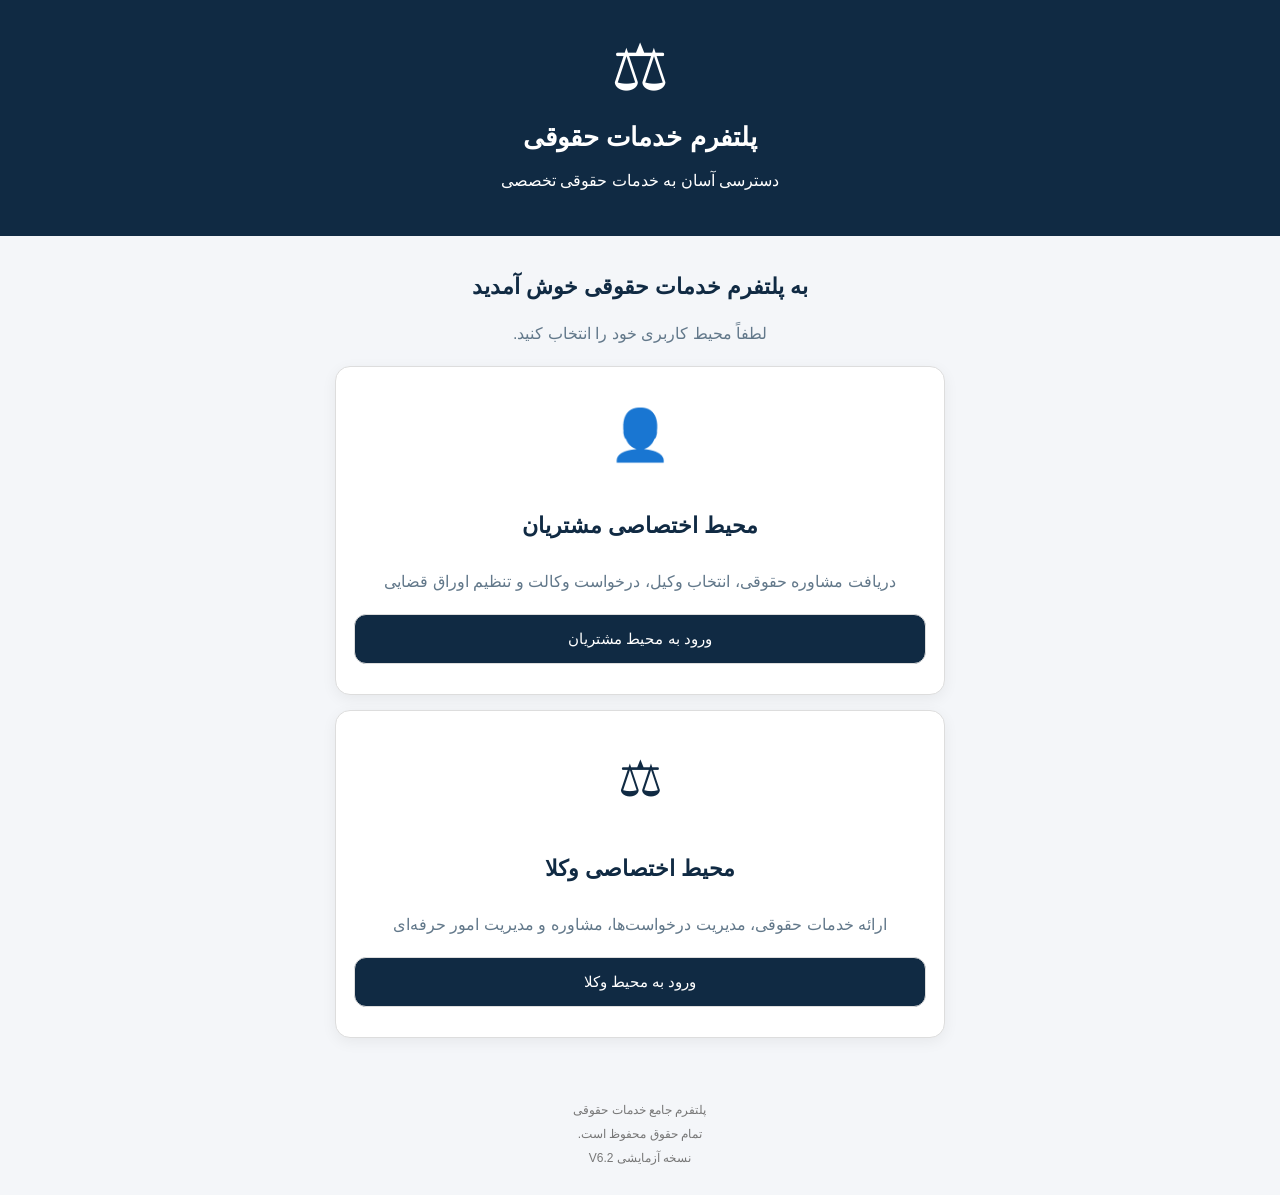
==== commit 2e4e8b90: "Update index.html" ====
--- a/index.html
+++ b/index.html
@@ -1,88 +1,17 @@
 <!DOCTYPE html>
 <html lang="fa" dir="rtl">
+
 <head>
+
 <meta charset="UTF-8">
-<meta name="viewport" content="width=device-width, initial-scale=1">
+
+<meta name="viewport"
+content="width=device-width, initial-scale=1">
+
 <title>پلتفرم خدمات حقوقی</title>
 
-<style>
-*{box-sizing:border-box}
+<link rel="stylesheet" href="css/style.css?v=6.2">
 
-body{
-margin:0;
-font-family:Tahoma,sans-serif;
-background:#f4f6f9;
-color:#102a43;
-}
-
-header{
-background:#102a43;
-color:white;
-padding:45px 20px;
-text-align:center;
-}
-
-.logo{
-font-size:65px;
-}
-
-main{
-max-width:650px;
-margin:auto;
-padding:25px;
-}
-
-h2{
-text-align:center;
-font-size:22px;
-}
-
-.description{
-text-align:center;
-color:#62788a;
-line-height:2;
-}
-
-.card{
-background:white;
-border:1px solid #ddd;
-border-radius:20px;
-padding:25px;
-margin:20px 0;
-text-align:center;
-box-shadow:0 4px 15px rgba(0,0,0,.06);
-}
-
-.icon{
-font-size:50px;
-}
-
-button{
-display:block;
-width:100%;
-padding:18px;
-margin-top:20px;
-background:#102a43;
-color:white;
-border:0;
-border-radius:12px;
-font-family:inherit;
-font-size:16px;
-cursor:pointer;
-}
-
-button:hover{
-background:#245477;
-}
-
-footer{
-text-align:center;
-padding:25px;
-color:#777;
-font-size:12px;
-line-height:2;
-}
-</style>
 </head>
 
 <body>
@@ -105,7 +34,7 @@
 لطفاً محیط کاربری خود را انتخاب کنید.
 </p>
 
-<div class="card">
+<div class="card center shadow">
 
 <div class="icon">👤</div>
 
@@ -116,13 +45,16 @@
 درخواست وکالت و تنظیم اوراق قضایی
 </p>
 
-<button onclick="window.location.href='customer.html'">
+<button class="primary"
+onclick="window.location.href='customer.html?v=6.2'">
+
 ورود به محیط مشتریان
+
 </button>
 
 </div>
 
-<div class="card">
+<div class="card center shadow">
 
 <div class="icon">⚖</div>
 
@@ -133,8 +65,11 @@
 مشاوره و مدیریت امور حرفه‌ای
 </p>
 
-<button onclick="window.location.href='lawyer.html'">
+<button class="primary"
+onclick="window.location.href='lawyer.html?v=6.2'">
+
 ورود به محیط وکلا
+
 </button>
 
 </div>
@@ -151,9 +86,10 @@
 
 <br>
 
-نسخه آزمایشی V6.0
+نسخه آزمایشی V6.2
 
 </footer>
 
 </body>
+
 </html>
--- a/css/style.css
+++ b/css/style.css
@@ -0,0 +1,314 @@
+:root{
+--primary:#102a43;
+--secondary:#245477;
+--background:#f4f6f9;
+--surface:#ffffff;
+--text:#102a43;
+--muted:#62788a;
+--border:#dddddd;
+--success:#18753c;
+--danger:#b42318;
+--warning:#795900;
+--blue:#1689ed;
+--radius:12px;
+}
+
+*{
+box-sizing:border-box;
+}
+
+body{
+margin:0;
+direction:rtl;
+font-family:Tahoma,sans-serif;
+background:var(--background);
+color:var(--text);
+}
+
+header{
+background:var(--primary);
+color:white;
+padding:30px 15px;
+text-align:center;
+}
+
+.logo{
+font-size:65px;
+}
+
+.icon{
+font-size:50px;
+}
+
+main{
+max-width:650px;
+margin:auto;
+padding:20px;
+}
+
+h1{
+font-size:26px;
+}
+
+h2{
+text-align:center;
+font-size:22px;
+}
+
+h3{
+font-size:18px;
+}
+
+button,
+select,
+input:not([type=checkbox]),
+textarea{
+display:block;
+width:100%;
+padding:15px;
+margin:12px 0;
+background:var(--surface);
+color:var(--text);
+border:1px solid var(--border);
+border-radius:var(--radius);
+font-family:inherit;
+font-size:15px;
+}
+
+button{
+cursor:pointer;
+transition:background .2s;
+}
+
+button:hover{
+background:#e6eef5;
+color:var(--text);
+}
+
+button:disabled{
+opacity:.5;
+cursor:not-allowed;
+}
+
+.primary,
+.back{
+background:var(--primary);
+color:white;
+}
+
+.primary:hover,
+.back:hover{
+background:var(--secondary);
+color:white;
+}
+
+.description{
+text-align:center;
+color:var(--muted);
+line-height:2;
+}
+
+.card,
+.summary,
+.filters{
+background:var(--surface);
+border:1px solid var(--border);
+border-radius:15px;
+padding:18px;
+margin:15px 0;
+line-height:2;
+}
+
+.center{
+text-align:center;
+}
+
+.shadow{
+box-shadow:0 4px 15px rgba(0,0,0,.06);
+}
+
+.avatar{
+width:65px;
+height:65px;
+border-radius:50%;
+background:#e6eef5;
+display:flex;
+align-items:center;
+justify-content:center;
+font-size:32px;
+}
+
+.page{
+display:none;
+}
+
+.active{
+display:block;
+}
+
+.blue{
+color:var(--blue);
+}
+
+.online{
+color:green;
+}
+
+.busy{
+color:#c87900;
+}
+
+.offline{
+color:#777;
+}
+
+.rating{
+color:#a66c00;
+}
+
+.notice{
+background:#fff3cd;
+color:var(--warning);
+padding:15px;
+border-radius:var(--radius);
+font-size:13px;
+line-height:2;
+margin:12px 0;
+}
+
+.success{
+background:#e5f7e9;
+color:var(--success);
+padding:18px;
+border-radius:var(--radius);
+text-align:center;
+}
+
+.danger{
+background:var(--danger);
+color:white;
+}
+
+.danger:hover{
+background:#921c13;
+color:white;
+}
+
+label{
+line-height:2;
+}
+
+textarea{
+resize:vertical;
+min-height:100px;
+}
+
+.timer{
+background:var(--primary);
+color:white;
+text-align:center;
+padding:18px;
+border-radius:15px;
+font-size:26px;
+font-weight:bold;
+}
+
+.chat{
+height:320px;
+overflow-y:auto;
+background:#e8eef4;
+border-radius:15px;
+padding:15px;
+margin:15px 0;
+}
+
+.message{
+padding:12px;
+margin:10px 0;
+border-radius:12px;
+max-width:85%;
+line-height:1.8;
+overflow-wrap:anywhere;
+white-space:pre-wrap;
+}
+
+.userMessage{
+background:#d6eadf;
+margin-left:auto;
+}
+
+.lawyerMessage{
+background:white;
+margin-right:auto;
+}
+
+.messageTime{
+font-size:10px;
+color:#777;
+}
+
+.actions{
+display:flex;
+gap:8px;
+flex-wrap:wrap;
+}
+
+.actions button{
+flex:1;
+min-width:120px;
+}
+
+.stars{
+display:flex;
+justify-content:center;
+gap:5px;
+}
+
+.stars button{
+border:0;
+background:transparent;
+color:#aaa;
+font-size:35px;
+padding:5px;
+width:auto;
+}
+
+.stars button.selected{
+color:#e8a400;
+}
+
+footer{
+text-align:center;
+padding:25px;
+color:#777;
+font-size:12px;
+line-height:2;
+}
+
+@media(max-width:480px){
+
+main{
+padding:15px;
+}
+
+header{
+padding:25px 12px;
+}
+
+h1{
+font-size:23px;
+}
+
+h2{
+font-size:20px;
+}
+
+.card{
+padding:15px;
+}
+
+button{
+font-size:14px;
+}
+
+}
